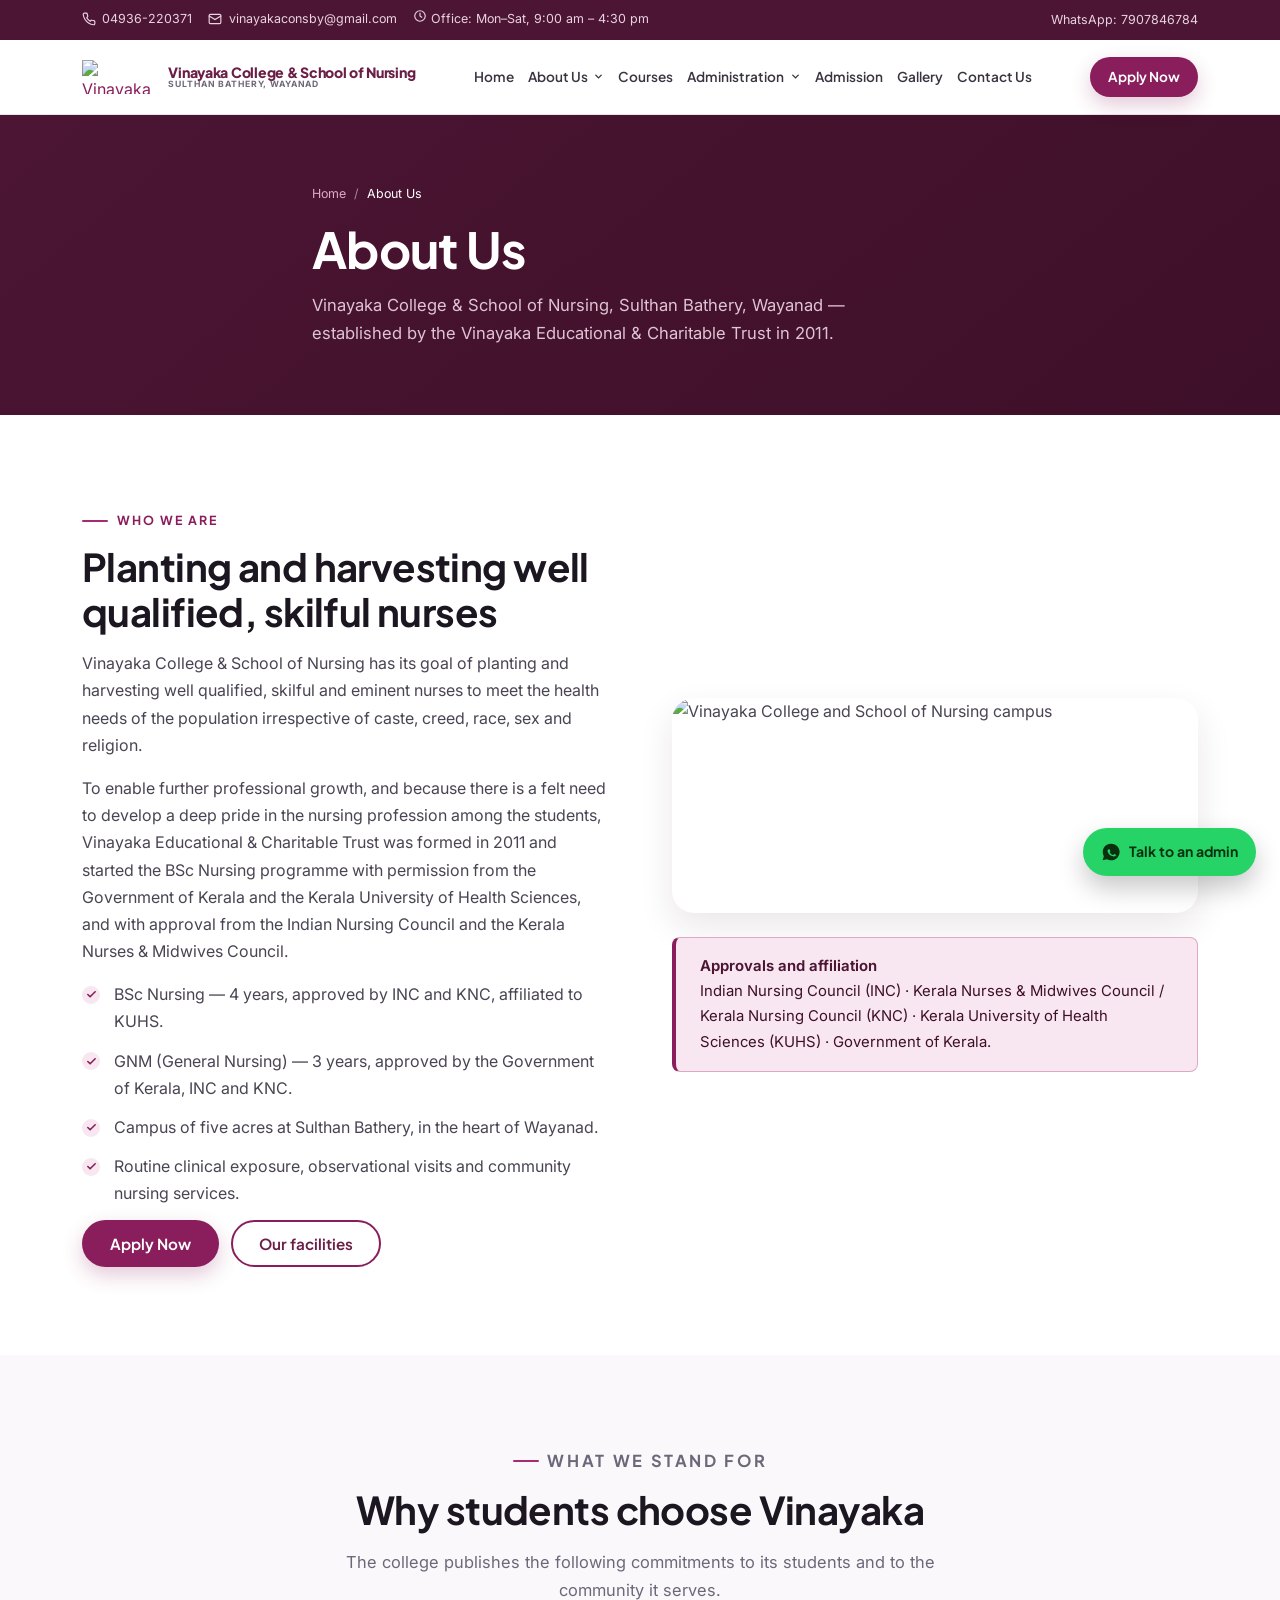
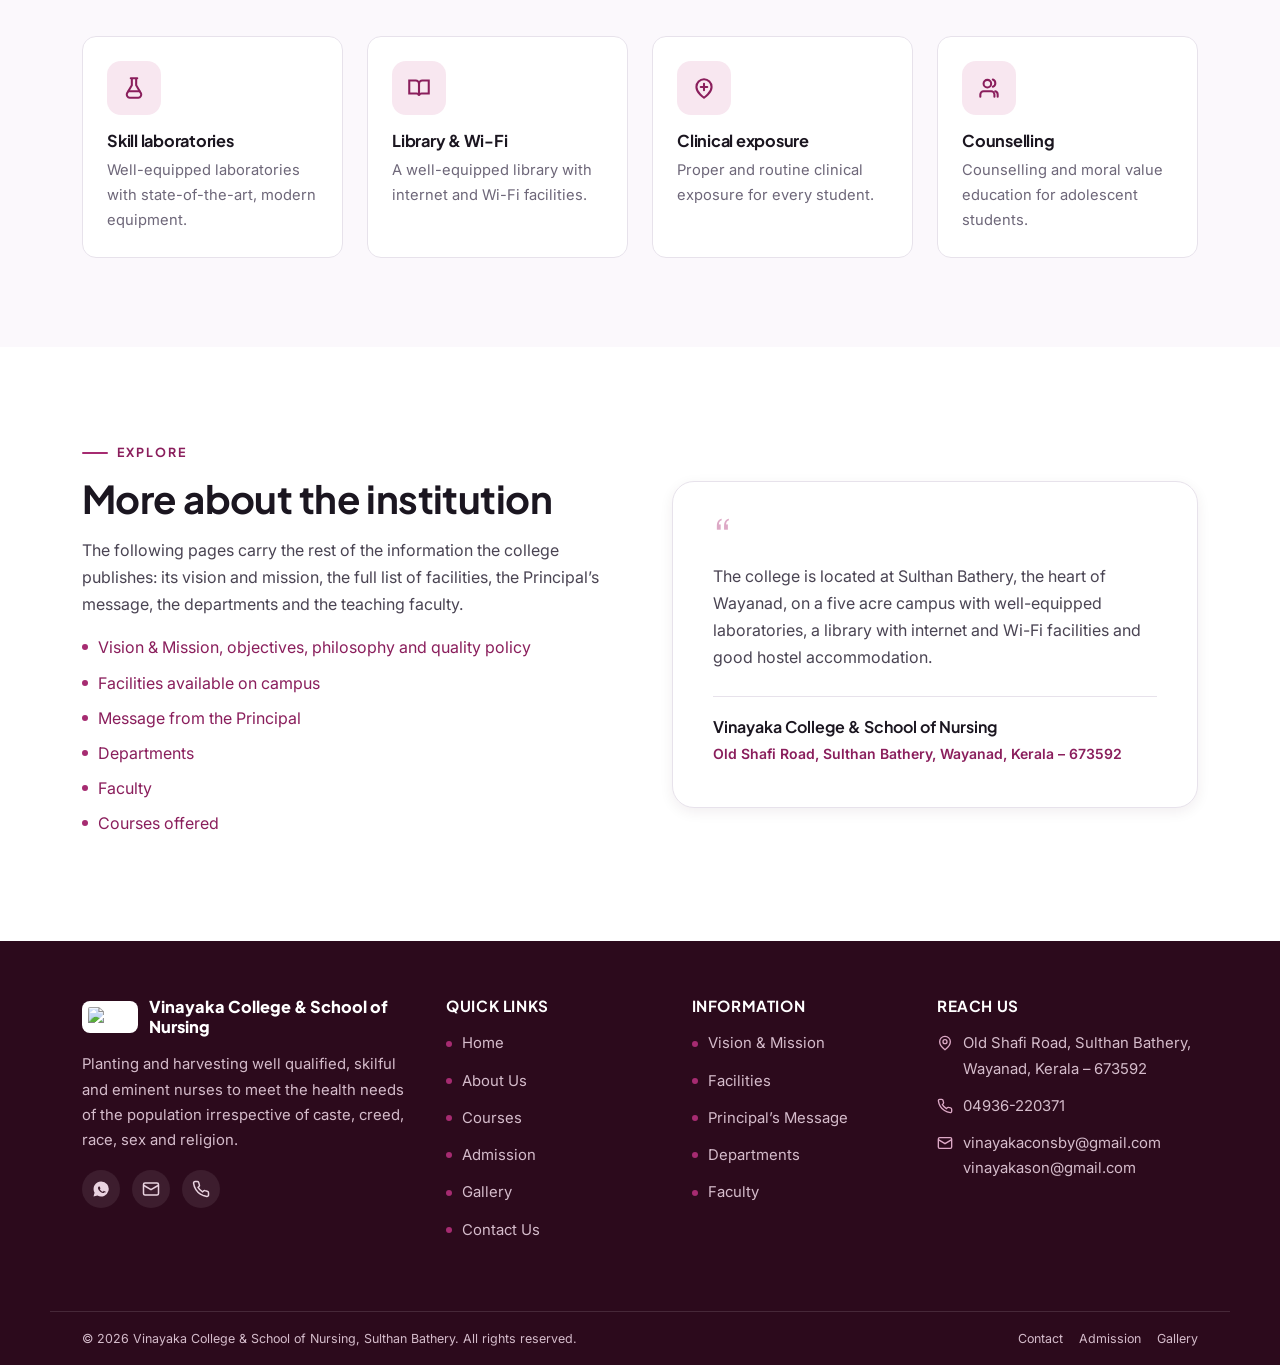
==== about-us.html @ c4af8f01 "Initial project upload" ====
<!DOCTYPE html>
<html lang="en">
<head>
<meta charset="utf-8">
<meta name="viewport" content="width=device-width, initial-scale=1">
<title>About Us | Vinayaka College &amp; School of Nursing, Sulthan Bathery</title>
<meta name="description" content="About Vinayaka College & School of Nursing, Sulthan Bathery, Wayanad: established in 2011 by the Vinayaka Educational & Charitable Trust, offering BSc Nursing and GNM.">
<link rel="icon" href="https://vinayakacollegeofnursing.com/wp-content/uploads/2023/04/logo-1.png">
<link rel="preconnect" href="https://fonts.googleapis.com">
<link rel="preconnect" href="https://fonts.gstatic.com" crossorigin>
<link href="https://fonts.googleapis.com/css2?family=Inter:wght@400;500;600;700&family=Plus+Jakarta+Sans:wght@600;700;800&display=swap" rel="stylesheet">
<link rel="stylesheet" href="css/style.css">
</head>
<body data-page="about">
<div class="scroll-progress" id="scrollProgress" aria-hidden="true"></div>
<a class="skip-link" href="#main">Skip to main content</a>

<!-- ============================ TOP BAR ============================ -->
<div class="topbar">
  <div class="container topbar__inner">
    <ul>
      <li><a href="tel:+914936220371">
        <svg width="14" height="14" viewBox="0 0 24 24" fill="none" stroke="currentColor" stroke-width="2" stroke-linecap="round" aria-hidden="true"><path d="M22 16.9v3a2 2 0 0 1-2.2 2 19.8 19.8 0 0 1-8.6-3.1 19.5 19.5 0 0 1-6-6A19.8 19.8 0 0 1 2.1 4.2 2 2 0 0 1 4.1 2h3a2 2 0 0 1 2 1.7c.1 1 .4 1.9.7 2.8a2 2 0 0 1-.5 2.1L8.1 9.9a16 16 0 0 0 6 6l1.3-1.3a2 2 0 0 1 2.1-.4c.9.3 1.8.6 2.8.7a2 2 0 0 1 1.7 2Z"/></svg>
        04936-220371</a></li>
      <li><a href="mailto:vinayakaconsby@gmail.com">
        <svg width="14" height="14" viewBox="0 0 24 24" fill="none" stroke="currentColor" stroke-width="2" stroke-linecap="round" aria-hidden="true"><rect x="2" y="4" width="20" height="16" rx="2"/><path d="m2 7 10 6 10-6"/></svg>
        vinayakaconsby@gmail.com</a></li>
      <li class="topbar__hours">
        <svg width="14" height="14" viewBox="0 0 24 24" fill="none" stroke="currentColor" stroke-width="2" stroke-linecap="round" aria-hidden="true"><circle cx="12" cy="12" r="9"/><path d="M12 7v5l3 2"/></svg>
        Office: Mon&ndash;Sat, 9:00 am &ndash; 4:30 pm
      </li>
    </ul>
    <div class="socials">
      <a href="https://wa.me/7907846784" target="_blank" rel="noopener">WhatsApp: 7907846784</a>
    </div>
  </div>
</div>

<!-- ============================ HEADER ============================ -->
<header class="site-header" id="siteHeader">
  <div class="container header__inner">
    <a class="brand" href="index.html">
      <img src="https://vinayakacollegeofnursing.com/wp-content/uploads/2023/04/logo-1.png" alt="Vinayaka College and School of Nursing logo" width="52" height="23">
      <span class="brand__text">
        <span class="brand__name">Vinayaka College &amp; School of Nursing</span>
        <span class="brand__sub">Sulthan Bathery, Wayanad</span>
      </span>
    </a>

    <button class="nav-toggle" id="navToggle" type="button" aria-expanded="false" aria-controls="primaryNav" aria-label="Open main menu">
      <span class="nav-toggle__bars" aria-hidden="true"></span>
    </button>

    <nav class="nav" id="primaryNav" aria-label="Main">
      <ul class="nav__list">
        <li><a class="nav__link" href="index.html">Home</a></li>
        <li class="has-dropdown">
          <button class="nav__link" type="button" aria-expanded="false">About Us
            <svg class="caret" width="11" height="11" viewBox="0 0 24 24" fill="none" stroke="currentColor" stroke-width="3" stroke-linecap="round" aria-hidden="true"><path d="m6 9 6 6 6-6"/></svg>
          </button>
          <ul class="dropdown">
            <li><a href="vision-mission.html">Vision &amp; Mission</a></li>
            <li><a href="facilities.html">Facilities</a></li>
            <li><a href="principals-message.html">Principal&rsquo;s Message</a></li>
          </ul>
        </li>
        <li><a class="nav__link" href="courses.html">Courses</a></li>
        <li class="has-dropdown">
          <button class="nav__link" type="button" aria-expanded="false">Administration
            <svg class="caret" width="11" height="11" viewBox="0 0 24 24" fill="none" stroke="currentColor" stroke-width="3" stroke-linecap="round" aria-hidden="true"><path d="m6 9 6 6 6-6"/></svg>
          </button>
          <ul class="dropdown">
            <li><a href="departments.html">Departments</a></li>
            <li><a href="faculty.html">Faculty</a></li>
          </ul>
        </li>
        <li><a class="nav__link" href="admission.html">Admission</a></li>
        <li><a class="nav__link" href="gallery.html">Gallery</a></li>
        <li><a class="nav__link" href="contact.html">Contact Us</a></li>
      </ul>
      <div class="nav__cta">
        <a class="btn btn--primary" href="admission.html#enquiry">Apply Now</a>
      </div>
    </nav>

    <div class="header__cta">
      <a class="btn btn--primary btn--sm" href="admission.html#enquiry">Apply Now</a>
    </div>
  </div>
</header>
<div class="nav-scrim" id="navScrim" aria-hidden="true"></div>

<main id="main">
  <section class="page-hero" style="--page-hero-img:url('https://vinayakacollegeofnursing.com/wp-content/uploads/2023/07/banner_20180314am043257-1024x418.jpg')">
    <div class="container page-hero__inner">
      <ol class="breadcrumb">
        <li><a href="index.html">Home</a></li>
        <li aria-current="page">About Us</li>
      </ol>
      <h1>About Us</h1>
      <p>Vinayaka College &amp; School of Nursing, Sulthan Bathery, Wayanad &mdash; established by the Vinayaka Educational &amp; Charitable Trust in 2011.</p>
    </div>
  </section>

  <section class="section">
    <div class="container split">
      <div data-reveal="left">
        <p class="eyebrow">Who we are</p>
        <h2>Planting and harvesting well qualified, skilful nurses</h2>
        <p>
          Vinayaka College &amp; School of Nursing has its goal of planting and harvesting well qualified,
          skilful and eminent nurses to meet the health needs of the population irrespective of caste,
          creed, race, sex and religion.
        </p>
        <p>
          To enable further professional growth, and because there is a felt need to develop a deep pride
          in the nursing profession among the students, Vinayaka Educational &amp; Charitable Trust was
          formed in 2011 and started the BSc Nursing programme with permission from the Government of
          Kerala and the Kerala University of Health Sciences, and with approval from the Indian Nursing
          Council and the Kerala Nurses &amp; Midwives Council.
        </p>
        <ul class="check-list">
          <li>BSc Nursing &mdash; 4 years, approved by INC and KNC, affiliated to KUHS.</li>
          <li>GNM (General Nursing) &mdash; 3 years, approved by the Government of Kerala, INC and KNC.</li>
          <li>Campus of five acres at Sulthan Bathery, in the heart of Wayanad.</li>
          <li>Routine clinical exposure, observational visits and community nursing services.</li>
        </ul>
        <div class="btn-row">
          <a class="btn btn--primary" href="admission.html#enquiry">Apply Now</a>
          <a class="btn btn--ghost" href="facilities.html">Our facilities</a>
        </div>
      </div>
      <div data-reveal="right">
        <img src="https://vinayakacollegeofnursing.com/wp-content/uploads/2023/07/banner_20180314am043257-1024x418.jpg" alt="Vinayaka College and School of Nursing campus" loading="lazy" width="1024" height="418"
             style="border-radius:var(--radius-lg);box-shadow:var(--shadow-md);width:100%">
        <div class="notice" style="margin-top:var(--sp-5)">
          <strong>Approvals and affiliation</strong><br>
          Indian Nursing Council (INC) &middot; Kerala Nurses &amp; Midwives Council / Kerala Nursing
          Council (KNC) &middot; Kerala University of Health Sciences (KUHS) &middot; Government of Kerala.
        </div>
      </div>
    </div>
  </section>

  <section class="section section--tint">
    <div class="container">
      <div class="section-head section-head--center" data-reveal>
        <p class="eyebrow">What we stand for</p>
        <h2>Why students choose Vinayaka</h2>
        <p>The college publishes the following commitments to its students and to the community it serves.</p>
      </div>
      <div class="grid grid--4">
        
        <div class="feature" data-reveal data-reveal-delay="1">
          <div class="feature__icon" aria-hidden="true"><svg width="26" height="26" viewBox="0 0 24 24" fill="none" stroke="currentColor" stroke-width="1.9" stroke-linecap="round" aria-hidden="true"><path d="M9 3h6M10 3v6.5L5.5 17A3 3 0 0 0 8 21h8a3 3 0 0 0 2.5-4L14 9.5V3"/><path d="M7 15h10"/></svg></div>
          <h3>Skill laboratories</h3>
          <p>Well-equipped laboratories with state-of-the-art, modern equipment.</p>
        </div>
        
        <div class="feature" data-reveal data-reveal-delay="2">
          <div class="feature__icon" aria-hidden="true"><svg width="26" height="26" viewBox="0 0 24 24" fill="none" stroke="currentColor" stroke-width="1.9" stroke-linecap="round" aria-hidden="true"><path d="M3 5h6a3 3 0 0 1 3 3v11a2.5 2.5 0 0 0-2.5-2H3Z"/><path d="M21 5h-6a3 3 0 0 0-3 3v11a2.5 2.5 0 0 1 2.5-2H21Z"/></svg></div>
          <h3>Library &amp; Wi-Fi</h3>
          <p>A well-equipped library with internet and Wi-Fi facilities.</p>
        </div>
        
        <div class="feature" data-reveal data-reveal-delay="3">
          <div class="feature__icon" aria-hidden="true"><svg width="26" height="26" viewBox="0 0 24 24" fill="none" stroke="currentColor" stroke-width="1.9" stroke-linecap="round" aria-hidden="true"><path d="M12 21s-7-4.6-7-10a7 7 0 0 1 14 0c0 5.4-7 10-7 10Z"/><path d="M12 8v6M9 11h6"/></svg></div>
          <h3>Clinical exposure</h3>
          <p>Proper and routine clinical exposure for every student.</p>
        </div>
        
        <div class="feature" data-reveal data-reveal-delay="4">
          <div class="feature__icon" aria-hidden="true"><svg width="26" height="26" viewBox="0 0 24 24" fill="none" stroke="currentColor" stroke-width="1.9" stroke-linecap="round" aria-hidden="true"><path d="M17 20v-2a3 3 0 0 0-3-3H7a3 3 0 0 0-3 3v2"/><circle cx="10.5" cy="8" r="3.5"/><path d="M20 20v-2a3 3 0 0 0-2.3-2.9"/><path d="M15.5 4.2a3.5 3.5 0 0 1 0 6.6"/></svg></div>
          <h3>Counselling</h3>
          <p>Counselling and moral value education for adolescent students.</p>
        </div>
      </div>
    </div>
  </section>

  <section class="section">
    <div class="container split">
      <div data-reveal="left">
        <p class="eyebrow">Explore</p>
        <h2>More about the institution</h2>
        <p>
          The following pages carry the rest of the information the college publishes: its vision and
          mission, the full list of facilities, the Principal&rsquo;s message, the departments and the
          teaching faculty.
        </p>
        <ul class="footer-links" style="list-style:none;padding-left:0">
          <li style="padding-left:1rem;position:relative"><a href="vision-mission.html">Vision &amp; Mission, objectives, philosophy and quality policy</a></li>
          <li style="padding-left:1rem;position:relative"><a href="facilities.html">Facilities available on campus</a></li>
          <li style="padding-left:1rem;position:relative"><a href="principals-message.html">Message from the Principal</a></li>
          <li style="padding-left:1rem;position:relative"><a href="departments.html">Departments</a></li>
          <li style="padding-left:1rem;position:relative"><a href="faculty.html">Faculty</a></li>
          <li style="padding-left:1rem;position:relative"><a href="courses.html">Courses offered</a></li>
        </ul>
      </div>
      <div data-reveal="right">
        <div class="quote">
          <span class="quote__mark" aria-hidden="true">&ldquo;</span>
          <p>
            The college is located at Sulthan Bathery, the heart of Wayanad, on a five acre campus with
            well-equipped laboratories, a library with internet and Wi-Fi facilities and good hostel
            accommodation.
          </p>
          <div class="quote__sign">
            <strong>Vinayaka College &amp; School of Nursing</strong>
            <span>Old Shafi Road, Sulthan Bathery, Wayanad, Kerala &ndash; 673592</span>
          </div>
        </div>
      </div>
    </div>
  </section>

</main>

<!-- ============================ FOOTER ============================ -->
<footer class="site-footer">
  <div class="container site-footer__main">
    <div>
      <div class="footer-brand">
        <img src="https://vinayakacollegeofnursing.com/wp-content/uploads/2023/04/logo-1.png" alt="Vinayaka College and School of Nursing logo" width="56" height="25" loading="lazy">
        <span>Vinayaka College &amp; School of Nursing</span>
      </div>
      <p>
        Planting and harvesting well qualified, skilful and eminent nurses to meet the health needs of
        the population irrespective of caste, creed, race, sex and religion.
      </p>
      <div class="footer-social">
        <a href="https://wa.me/7907846784" target="_blank" rel="noopener" aria-label="WhatsApp the college">
          <svg width="18" height="18" viewBox="0 0 24 24" fill="currentColor" aria-hidden="true"><path d="M12 2a10 10 0 0 0-8.6 15L2 22l5.2-1.4A10 10 0 1 0 12 2Zm5.3 14.1c-.2.6-1.2 1.2-1.7 1.2-.4 0-.9.2-3.1-.7s-3.6-3.3-3.7-3.5c-.1-.2-.9-1.2-.9-2.3s.6-1.6.8-1.9c.2-.2.4-.3.6-.3h.5c.2 0 .4 0 .6.4l.8 1.9c.1.2 0 .4-.1.5l-.4.5c-.1.2-.3.3-.1.6.2.3.7 1.1 1.5 1.8 1 .9 1.8 1.2 2 1.3.2.1.4.1.6-.1l.8-.9c.2-.2.3-.2.5-.1l1.7.8c.4.2.5.3.5.5 0 .1 0 .7-.1 1.2Z"/></svg>
        </a>
        <a href="mailto:vinayakaconsby@gmail.com" aria-label="Email the college">
          <svg width="18" height="18" viewBox="0 0 24 24" fill="none" stroke="currentColor" stroke-width="2" aria-hidden="true"><rect x="2" y="4" width="20" height="16" rx="2"/><path d="m2 7 10 6 10-6"/></svg>
        </a>
        <a href="tel:+914936220371" aria-label="Call the college">
          <svg width="18" height="18" viewBox="0 0 24 24" fill="none" stroke="currentColor" stroke-width="2" stroke-linecap="round" aria-hidden="true"><path d="M22 16.9v3a2 2 0 0 1-2.2 2 19.8 19.8 0 0 1-8.6-3.1 19.5 19.5 0 0 1-6-6A19.8 19.8 0 0 1 2.1 4.2 2 2 0 0 1 4.1 2h3a2 2 0 0 1 2 1.7c.1 1 .4 1.9.7 2.8a2 2 0 0 1-.5 2.1L8.1 9.9a16 16 0 0 0 6 6l1.3-1.3a2 2 0 0 1 2.1-.4c.9.3 1.8.6 2.8.7a2 2 0 0 1 1.7 2Z"/></svg>
        </a>
      </div>
    </div>

    <div>
      <h3>Quick links</h3>
      <ul class="footer-links">
        <li><a href="index.html">Home</a></li>
        <li><a href="about-us.html">About Us</a></li>
        <li><a href="courses.html">Courses</a></li>
        <li><a href="admission.html">Admission</a></li>
        <li><a href="gallery.html">Gallery</a></li>
        <li><a href="contact.html">Contact Us</a></li>
      </ul>
    </div>

    <div>
      <h3>Information</h3>
      <ul class="footer-links">
        <li><a href="vision-mission.html">Vision &amp; Mission</a></li>
        <li><a href="facilities.html">Facilities</a></li>
        <li><a href="principals-message.html">Principal&rsquo;s Message</a></li>
        <li><a href="departments.html">Departments</a></li>
        <li><a href="faculty.html">Faculty</a></li>
      </ul>
    </div>

    <div>
      <h3>Reach us</h3>
      <ul class="footer-contact">
        <li>
          <svg width="16" height="16" viewBox="0 0 24 24" fill="none" stroke="currentColor" stroke-width="2" stroke-linecap="round" aria-hidden="true"><path d="M20 10c0 6-8 12-8 12s-8-6-8-12a8 8 0 0 1 16 0Z"/><circle cx="12" cy="10" r="3"/></svg>
          <span>Old Shafi Road, Sulthan Bathery,<br>Wayanad, Kerala &ndash; 673592</span>
        </li>
        <li>
          <svg width="16" height="16" viewBox="0 0 24 24" fill="none" stroke="currentColor" stroke-width="2" stroke-linecap="round" aria-hidden="true"><path d="M22 16.9v3a2 2 0 0 1-2.2 2 19.8 19.8 0 0 1-8.6-3.1 19.5 19.5 0 0 1-6-6A19.8 19.8 0 0 1 2.1 4.2 2 2 0 0 1 4.1 2h3a2 2 0 0 1 2 1.7c.1 1 .4 1.9.7 2.8a2 2 0 0 1-.5 2.1L8.1 9.9a16 16 0 0 0 6 6l1.3-1.3a2 2 0 0 1 2.1-.4c.9.3 1.8.6 2.8.7a2 2 0 0 1 1.7 2Z"/></svg>
          <span><a href="tel:+914936220371">04936-220371</a></span>
        </li>
        <li>
          <svg width="16" height="16" viewBox="0 0 24 24" fill="none" stroke="currentColor" stroke-width="2" aria-hidden="true"><rect x="2" y="4" width="20" height="16" rx="2"/><path d="m2 7 10 6 10-6"/></svg>
          <span>
            <a href="mailto:vinayakaconsby@gmail.com">vinayakaconsby@gmail.com</a><br>
            <a href="mailto:vinayakason@gmail.com">vinayakason@gmail.com</a>
          </span>
        </li>
      </ul>
    </div>
  </div>

  <div class="container site-footer__bottom">
    <p>&copy; <span data-current-year>2026</span> Vinayaka College &amp; School of Nursing, Sulthan Bathery. All rights reserved.</p>
    <nav aria-label="Footer">
      <a href="contact.html">Contact</a>
      <a href="admission.html">Admission</a>
      <a href="gallery.html">Gallery</a>
    </nav>
  </div>
</footer>

<a class="float-wa" href="https://wa.me/7907846784" target="_blank" rel="noopener">
  <svg width="20" height="20" viewBox="0 0 24 24" fill="currentColor" aria-hidden="true"><path d="M12 2a10 10 0 0 0-8.6 15L2 22l5.2-1.4A10 10 0 1 0 12 2Zm5.3 14.1c-.2.6-1.2 1.2-1.7 1.2-.4 0-.9.2-3.1-.7s-3.6-3.3-3.7-3.5c-.1-.2-.9-1.2-.9-2.3s.6-1.6.8-1.9c.2-.2.4-.3.6-.3h.5c.2 0 .4 0 .6.4l.8 1.9c.1.2 0 .4-.1.5l-.4.5c-.1.2-.3.3-.1.6.2.3.7 1.1 1.5 1.8 1 .9 1.8 1.2 2 1.3.2.1.4.1.6-.1l.8-.9c.2-.2.3-.2.5-.1l1.7.8c.4.2.5.3.5.5 0 .1 0 .7-.1 1.2Z"/></svg>
  <span>Talk to an admin</span>
</a>

<button class="back-to-top" id="backToTop" type="button" aria-label="Back to top">
  <svg width="18" height="18" viewBox="0 0 24 24" fill="none" stroke="currentColor" stroke-width="2.4" stroke-linecap="round" aria-hidden="true"><path d="M12 19V5M6 11l6-6 6 6"/></svg>
</button>


<script src="js/script.js"></script>
</body>
</html>
---- css/style.css ----
/* ==========================================================================
   Vinayaka College & School of Nursing — shared stylesheet
   Palette derived from the college logo (deep magenta / plum).
   Design approach (layout, spacing, typography hierarchy, motion) is
   inspired by a modern academy site; no assets or text are copied from it.
   ========================================================================== */

/* ---------------------------------------------------------------
   1. Design tokens
   --------------------------------------------------------------- */
:root {
  /* Brand — sampled from the Vinayaka logo (deep magenta / plum) */
  --brand-900: #3E0F28;
  --brand-800: #4B1533;
  --brand-700: #6B1F47;
  --brand-600: #8A1E5C; /* primary — logo colour */
  --brand-500: #A62B71;
  --brand-300: #DDA9C6;
  --brand-100: #F8E7F0;

  /* Secondary — professional healthcare teal */
  --teal-700: #0E5C63;
  --teal-600: #12808A;
  --teal-200: #BEE3E6;
  --teal-100: #E8F5F6;

  /* Warm accent for highlights */
  --sand-500: #E2A33C;

  /* Neutrals */
  --ink: #1B1620;
  --ink-2: #3A3340;
  --body: #4A4453;
  --muted: #6E6779;
  --line: #E7E2EB;
  --surface: #FFFFFF;
  --surface-2: #FBF8FC;
  --surface-3: #F4EFF7;

  /* Type */
  --font-display: "Plus Jakarta Sans", "Avenir Next", "Segoe UI", Roboto, "Helvetica Neue", Arial, sans-serif;
  --font-body: "Inter", "Segoe UI", Roboto, "Helvetica Neue", Arial, sans-serif;

  /* Scale */
  --fs-display: clamp(2.1rem, 1.3rem + 3.4vw, 4rem);
  --fs-h1: clamp(1.9rem, 1.25rem + 2.5vw, 3.1rem);
  --fs-h2: clamp(1.55rem, 1.15rem + 1.6vw, 2.4rem);
  --fs-h3: clamp(1.15rem, 1rem + 0.6vw, 1.45rem);
  --fs-eyebrow: 0.78rem;
  --fs-body: 1rem;
  --fs-small: 0.875rem;
  --fs-xs: 0.78rem;

  /* Space */
  --sp-1: 0.25rem;
  --sp-2: 0.5rem;
  --sp-3: 0.75rem;
  --sp-4: 1rem;
  --sp-5: 1.5rem;
  --sp-6: 2rem;
  --sp-7: 2.75rem;
  --sp-8: 3.5rem;
  --sp-9: 5rem;
  --sp-10: 6.5rem;

  /* Shell */
  --container: 1180px;
  --container-wide: 1320px;
  --gutter: clamp(1rem, 0.4rem + 2vw, 2.25rem);
  --radius-sm: 8px;
  --radius: 14px;
  --radius-lg: 22px;
  --radius-pill: 999px;

  --shadow-xs: 0 1px 2px rgba(27, 22, 32, .06);
  --shadow-sm: 0 4px 14px rgba(62, 15, 40, .07);
  --shadow-md: 0 14px 34px rgba(62, 15, 40, .10);
  --shadow-lg: 0 26px 60px rgba(62, 15, 40, .16);

  --ease: cubic-bezier(.22, .61, .36, 1);
  --dur: .32s;

  --header-h: 74px;
}

/* ---------------------------------------------------------------
   2. Reset & base
   --------------------------------------------------------------- */
*, *::before, *::after { box-sizing: border-box; }

html {
  -webkit-text-size-adjust: 100%;
  scroll-behavior: smooth;
  scroll-padding-top: calc(var(--header-h) + 20px);
  overflow-x: hidden;
}

body {
  margin: 0;
  font-family: var(--font-body);
  font-size: var(--fs-body);
  line-height: 1.7;
  color: var(--body);
  background: var(--surface);
  overflow-x: hidden;
}

body.nav-open { overflow: hidden; }

h1, h2, h3, h4, h5 {
  font-family: var(--font-display);
  color: var(--ink);
  line-height: 1.18;
  margin: 0 0 var(--sp-4);
  letter-spacing: -0.015em;
  font-weight: 700;
}

h1 { font-size: var(--fs-h1); }
h2 { font-size: var(--fs-h2); }
h3 { font-size: var(--fs-h3); }
h4 { font-size: 1.05rem; letter-spacing: -0.005em; }
h5 { font-size: 0.95rem; }

p { margin: 0 0 var(--sp-4); }
p:last-child { margin-bottom: 0; }

a { color: var(--brand-600); text-decoration: none; transition: color var(--dur) var(--ease); }
a:hover { color: var(--brand-700); }

img, svg, iframe { max-width: 100%; }
img { height: auto; display: block; }

ul, ol { margin: 0 0 var(--sp-4); padding-left: 1.15rem; }
li { margin-bottom: var(--sp-2); }
li::marker { color: var(--brand-500); }

strong { color: var(--ink-2); font-weight: 650; }

:focus-visible {
  outline: 3px solid var(--teal-600);
  outline-offset: 3px;
  border-radius: 4px;
}

.skip-link {
  position: absolute;
  left: 50%;
  top: -60px;
  transform: translateX(-50%);
  z-index: 200;
  background: var(--brand-800);
  color: #fff;
  padding: 10px 20px;
  border-radius: 0 0 var(--radius-sm) var(--radius-sm);
  transition: top .2s var(--ease);
}
.skip-link:focus { top: 0; color: #fff; }

.visually-hidden {
  position: absolute !important;
  width: 1px; height: 1px;
  padding: 0; margin: -1px;
  overflow: hidden; clip: rect(0 0 0 0);
  white-space: nowrap; border: 0;
}

/* ---------------------------------------------------------------
   3. Layout helpers
   --------------------------------------------------------------- */
.container { width: 100%; max-width: var(--container); margin-inline: auto; padding-inline: var(--gutter); }
.container--wide { max-width: var(--container-wide); }

.section { padding-block: clamp(3.25rem, 2rem + 5vw, 5.5rem); }
.section--tight { padding-block: clamp(2.5rem, 1.6rem + 3vw, 3.75rem); }
.section--tint { background: var(--surface-2); }
.section--lav { background: var(--surface-3); }
.section--dark { background: var(--brand-800); color: #EBD9E4; }
.section--dark h2, .section--dark h3, .section--dark h4 { color: #fff; }
.section--dark a { color: var(--brand-300); }

.grid { display: grid; gap: var(--sp-5); }
.grid--start { align-items: start; }
.grid--2 { grid-template-columns: repeat(2, minmax(0, 1fr)); }
.grid--3 { grid-template-columns: repeat(3, minmax(0, 1fr)); }
.grid--4 { grid-template-columns: repeat(4, minmax(0, 1fr)); }

.split {
  display: grid;
  grid-template-columns: repeat(2, minmax(0, 1fr));
  gap: clamp(1.75rem, 1rem + 4vw, 4rem);
  align-items: center;
}

.stack > * + * { margin-top: var(--sp-4); }
.center { text-align: center; }
.mx-auto { margin-inline: auto; }
.max-60 { max-width: 60ch; }
.max-70 { max-width: 70ch; }

/* Section heading block */
.eyebrow {
  display: inline-flex;
  align-items: center;
  gap: .55rem;
  font-family: var(--font-display);
  font-size: var(--fs-eyebrow);
  font-weight: 700;
  letter-spacing: .16em;
  text-transform: uppercase;
  color: var(--brand-600);
  margin-bottom: var(--sp-3);
}
.eyebrow::before {
  content: "";
  width: 26px; height: 2px;
  background: var(--brand-500);
  border-radius: 2px;
}
.section--dark .eyebrow { color: var(--brand-300); }
.section--dark .eyebrow::before { background: var(--brand-300); }

.section-head { max-width: 62ch; margin-bottom: var(--sp-6); }
.section-head--center { margin-inline: auto; text-align: center; }
.section-head p { color: var(--muted); font-size: 1.03rem; }
.section--dark .section-head p { color: #DCC3D4; }

/* ---------------------------------------------------------------
   4. Buttons
   --------------------------------------------------------------- */
.btn {
  display: inline-flex;
  align-items: center;
  justify-content: center;
  gap: .55rem;
  font-family: var(--font-display);
  font-size: .95rem;
  font-weight: 650;
  line-height: 1;
  padding: 14px 26px;
  border: 2px solid transparent;
  border-radius: var(--radius-pill);
  cursor: pointer;
  text-align: center;
  transition: transform var(--dur) var(--ease), background-color var(--dur) var(--ease),
              color var(--dur) var(--ease), border-color var(--dur) var(--ease), box-shadow var(--dur) var(--ease);
}
.btn:hover { transform: translateY(-2px); }
.btn:active { transform: translateY(0); }

.btn--primary { background: var(--brand-600); color: #fff; box-shadow: 0 8px 20px rgba(138, 30, 92, .24); }
.btn--primary:hover { background: var(--brand-700); color: #fff; box-shadow: 0 12px 26px rgba(138, 30, 92, .3); }

.btn--ghost { background: transparent; color: var(--brand-700); border-color: var(--brand-600); }
.btn--ghost:hover { background: var(--brand-600); color: #fff; }

.btn--light { background: #fff; color: var(--brand-700); }
.btn--light:hover { background: var(--brand-100); color: var(--brand-800); }

.btn--onDark { background: transparent; color: #fff; border-color: rgba(255, 255, 255, .55); }
.btn--onDark:hover { background: #fff; color: var(--brand-800); border-color: #fff; }

.btn--teal { background: var(--teal-600); color: #fff; }
.btn--teal:hover { background: var(--teal-700); color: #fff; }

.btn--sm { padding: 10px 18px; font-size: .86rem; }
.btn-row { display: flex; flex-wrap: wrap; gap: var(--sp-3); }

.link-arrow {
  display: inline-flex;
  align-items: center;
  gap: .45rem;
  font-family: var(--font-display);
  font-weight: 650;
  font-size: .92rem;
}
.link-arrow svg { transition: transform var(--dur) var(--ease); }
.link-arrow:hover svg { transform: translateX(4px); }

/* ---------------------------------------------------------------
   5. Header / navigation
   --------------------------------------------------------------- */
.topbar {
  background: var(--brand-800);
  color: #E9D3E0;
  font-size: var(--fs-xs);
}
.topbar__inner {
  display: flex;
  flex-wrap: wrap;
  align-items: center;
  justify-content: space-between;
  gap: var(--sp-3);
  min-height: 40px;
  padding-block: 6px;
}
.topbar ul { display: flex; flex-wrap: wrap; gap: var(--sp-4); list-style: none; margin: 0; padding: 0; }
.topbar li { margin: 0; }
.topbar a, .topbar span { color: inherit; }
.topbar a { display: inline-flex; align-items: center; gap: .4rem; }
.topbar a:hover { color: #fff; }
.topbar .socials { display: flex; gap: .75rem; }

.site-header {
  position: sticky;
  top: 0;
  z-index: 90;
  background: rgba(255, 255, 255, .96);
  backdrop-filter: saturate(150%) blur(10px);
  border-bottom: 1px solid var(--line);
  transition: box-shadow var(--dur) var(--ease);
}
.site-header.is-stuck { box-shadow: 0 6px 24px rgba(62, 15, 40, .09); }

.header__inner {
  display: flex;
  align-items: center;
  justify-content: space-between;
  gap: clamp(.75rem, 1.5vw, 1.5rem);
  min-height: var(--header-h);
}

.brand { display: inline-flex; align-items: center; gap: .8rem; flex: none; }
.brand img { width: auto; height: 40px; }
.brand__text { display: flex; flex-direction: column; line-height: 1.15; }
.brand__name {
  font-family: var(--font-display);
  font-weight: 800;
  font-size: 1.02rem;
  color: var(--brand-700);
  letter-spacing: -.02em;
  white-space: nowrap;
}
.brand__sub {
  font-size: .63rem;
  letter-spacing: .14em;
  text-transform: uppercase;
  color: var(--muted);
  font-weight: 700;
  white-space: nowrap;
}

.nav { display: flex; align-items: center; gap: var(--sp-2); }
.nav__list {
  display: flex;
  align-items: center;
  gap: .15rem;
  list-style: none;
  margin: 0;
  padding: 0;
}
.nav__list > li { margin: 0; position: relative; }
.nav__link {
  display: inline-flex;
  align-items: center;
  gap: .35rem;
  font-family: var(--font-display);
  font-size: .93rem;
  font-weight: 600;
  color: var(--ink-2);
  padding: 10px 14px;
  border: 0;
  background: transparent;
  border-radius: var(--radius-pill);
  white-space: nowrap;
  cursor: pointer;
  transition: background-color var(--dur) var(--ease), color var(--dur) var(--ease);
}
.nav__link:hover { color: var(--brand-700); background: var(--brand-100); }
.nav__link[aria-current="page"] { color: var(--brand-700); }
.nav__link .caret { transition: transform var(--dur) var(--ease); flex: none; }
.has-dropdown > .nav__link[aria-expanded="true"] .caret { transform: rotate(180deg); }

.dropdown {
  position: absolute;
  top: calc(100% + 10px);
  left: 0;
  min-width: 258px;
  background: #fff;
  border: 1px solid var(--line);
  border-radius: var(--radius);
  box-shadow: var(--shadow-md);
  padding: var(--sp-2);
  list-style: none;
  margin: 0;
  opacity: 0;
  visibility: hidden;
  transform: translateY(-8px);
  transition: opacity .22s var(--ease), transform .22s var(--ease), visibility .22s;
}
.has-dropdown.is-open > .dropdown { opacity: 1; visibility: visible; transform: translateY(0); }
.dropdown li { margin: 0; }
.dropdown a {
  display: block;
  padding: 10px 14px;
  border-radius: var(--radius-sm);
  font-size: .9rem;
  font-weight: 550;
  color: var(--ink-2);
}
.dropdown a:hover { background: var(--brand-100); color: var(--brand-700); }

.header__cta { display: flex; align-items: center; gap: var(--sp-3); }

.nav-toggle {
  display: none;
  width: 46px; height: 46px;
  border: 1px solid var(--line);
  border-radius: var(--radius-sm);
  background: #fff;
  cursor: pointer;
  padding: 0;
  place-items: center;
}
.nav-toggle__bars { position: relative; display: block; width: 22px; height: 2px; background: var(--brand-700); border-radius: 2px; transition: background .2s var(--ease); }
.nav-toggle__bars::before, .nav-toggle__bars::after {
  content: ""; position: absolute; left: 0; width: 22px; height: 2px; background: var(--brand-700); border-radius: 2px;
  transition: transform .25s var(--ease), top .25s var(--ease);
}
.nav-toggle__bars::before { top: -7px; }
.nav-toggle__bars::after { top: 7px; }
.nav-toggle[aria-expanded="true"] .nav-toggle__bars { background: transparent; }
.nav-toggle[aria-expanded="true"] .nav-toggle__bars::before { top: 0; transform: rotate(45deg); }
.nav-toggle[aria-expanded="true"] .nav-toggle__bars::after { top: 0; transform: rotate(-45deg); }

/* ---------------------------------------------------------------
   6. Hero
   --------------------------------------------------------------- */
.hero {
  position: relative;
  background:
    radial-gradient(120% 130% at 88% 8%, rgba(166, 43, 113, .55) 0%, rgba(166, 43, 113, 0) 55%),
    linear-gradient(150deg, var(--brand-800) 0%, var(--brand-900) 55%, #2C0A1C 100%);
  color: #F1E1EB;
  overflow: hidden;
  isolation: isolate;
}
.hero::after {
  content: "";
  position: absolute;
  inset: auto -6% -55% -6%;
  height: 70%;
  background: radial-gradient(60% 100% at 50% 100%, rgba(18, 128, 138, .3), transparent 70%);
  z-index: -1;
}
.hero__inner {
  display: grid;
  grid-template-columns: 1.05fr .95fr;
  gap: clamp(1.75rem, 1rem + 4vw, 4rem);
  align-items: center;
  padding-block: clamp(2.25rem, 1.4rem + 4vw, 4.25rem);
}
.hero__eyebrow {
  display: inline-flex;
  align-items: center;
  gap: .6rem;
  font-family: var(--font-display);
  font-size: var(--fs-eyebrow);
  font-weight: 700;
  letter-spacing: .18em;
  text-transform: uppercase;
  color: var(--brand-300);
  background: rgba(255, 255, 255, .07);
  border: 1px solid rgba(255, 255, 255, .16);
  padding: 8px 16px;
  border-radius: var(--radius-pill);
  margin-bottom: var(--sp-5);
}
.hero h1 {
  font-size: var(--fs-display);
  font-weight: 800;
  color: #fff;
  margin-bottom: var(--sp-5);
  letter-spacing: -.03em;
}
.hero h1 em { font-style: normal; color: var(--brand-300); }
.hero__lead { font-size: 1.06rem; color: #E3CBD9; max-width: 54ch; margin-bottom: var(--sp-6); }
.hero__meta {
  display: flex; flex-wrap: wrap; gap: var(--sp-5);
  margin-top: var(--sp-6); padding-top: var(--sp-5);
  border-top: 1px solid rgba(255, 255, 255, .14);
  list-style: none; padding-left: 0;
}
.hero__meta li { display: flex; align-items: center; gap: .55rem; margin: 0; font-size: .9rem; color: #E3CBD9; }
.hero__meta svg { flex: none; color: var(--brand-300); }

.hero__media { position: relative; }
.hero__media-grid {
  display: grid;
  grid-template-columns: 1fr 1fr;
  gap: var(--sp-4);
}
.hero__media-grid img {
  width: 100%;
  height: 100%;
  object-fit: cover;
  border-radius: var(--radius-lg);
  box-shadow: var(--shadow-lg);
}
.hero__media-grid .tall { grid-row: span 2; aspect-ratio: 3 / 4.6; }
.hero__media-grid .wide { aspect-ratio: 4 / 3; }
.hero__badge {
  position: absolute;
  left: -14px;
  bottom: 26px;
  background: #fff;
  color: var(--ink);
  border-radius: var(--radius);
  padding: var(--sp-4) var(--sp-5);
  box-shadow: var(--shadow-md);
  max-width: 250px;
}
.hero__badge strong { display: block; font-family: var(--font-display); font-size: 1.02rem; color: var(--brand-700); }
.hero__badge span { font-size: var(--fs-xs); color: var(--muted); }

/* Page banner for interior pages */
.page-hero {
  position: relative;
  background: linear-gradient(140deg, var(--brand-800) 0%, var(--brand-900) 100%);
  color: #EBD9E4;
  padding-block: clamp(2.5rem, 1.8rem + 4vw, 4.25rem);
  overflow: hidden;
}
.page-hero::before {
  content: "";
  position: absolute; inset: 0;
  background-image: var(--page-hero-img, none);
  background-size: cover;
  background-position: center;
  opacity: .18;
  mix-blend-mode: luminosity;
}
.page-hero__inner { position: relative; z-index: 1; max-width: 72ch; }
.page-hero h1 { color: #fff; margin-bottom: var(--sp-3); }
.page-hero p { color: #DFC4D3; font-size: 1.04rem; margin: 0; max-width: 62ch; }

.breadcrumb {
  display: flex; flex-wrap: wrap; align-items: center; gap: .5rem;
  list-style: none; padding: 0; margin: 0 0 var(--sp-4);
  font-size: var(--fs-xs); color: var(--brand-300);
}
.breadcrumb li { margin: 0; display: flex; align-items: center; gap: .5rem; }
.breadcrumb li + li::before { content: "/"; opacity: .5; }
.breadcrumb a { color: inherit; }
.breadcrumb a:hover { color: #fff; }
.breadcrumb [aria-current="page"] { color: #fff; }

/* ---------------------------------------------------------------
   7. Cards & components
   --------------------------------------------------------------- */
.card {
  background: var(--surface);
  border: 1px solid var(--line);
  border-radius: var(--radius-lg);
  overflow: hidden;
  display: flex;
  flex-direction: column;
  transition: transform var(--dur) var(--ease), box-shadow var(--dur) var(--ease), border-color var(--dur) var(--ease);
}
.card:hover { transform: translateY(-5px); box-shadow: var(--shadow-md); border-color: var(--brand-300); }
.card__media { position: relative; overflow: hidden; aspect-ratio: 16 / 10; background: var(--surface-3); }
.card__media img { width: 100%; height: 100%; object-fit: cover; transition: transform .5s var(--ease); }
.card:hover .card__media img { transform: scale(1.05); }
.card__body { padding: var(--sp-5); display: flex; flex-direction: column; gap: var(--sp-3); flex: 1; }
.card__body > * { margin: 0; }
.card__title { margin: 0; }
.card__title a { color: inherit; }
.card__title a:hover { color: var(--brand-600); }
.card__text { color: var(--body); font-size: .95rem; }
.card__foot { margin-top: auto; padding-top: var(--sp-2); }

.card__tags { display: flex; flex-wrap: wrap; gap: .4rem; }

/* Tiles rendered by JavaScript fade in individually, so the grid itself must
   never be hidden behind a scroll-reveal state. */
.gallery-item.is-visible { animation: tileIn .5s var(--ease) both; }
@keyframes tileIn {
  from { opacity: 0; transform: translateY(14px); }
  to   { opacity: 1; transform: none; }
}

.tag {
  display: inline-flex; align-items: center; gap: .35rem;
  font-size: var(--fs-xs);
  font-weight: 650;
  font-family: var(--font-display);
  background: var(--brand-100);
  color: var(--brand-700);
  border-radius: var(--radius-pill);
  padding: 5px 12px;
}
.tag--teal { background: var(--teal-100); color: var(--teal-700); }
.tag--outline { background: transparent; border: 1px solid var(--line); color: var(--muted); }

/* Icon feature card */
.feature {
  background: var(--surface);
  border: 1px solid var(--line);
  border-radius: var(--radius);
  padding: var(--sp-5);
  height: 100%;
  transition: transform var(--dur) var(--ease), box-shadow var(--dur) var(--ease), border-color var(--dur) var(--ease);
}
.feature:hover { transform: translateY(-5px); box-shadow: var(--shadow-sm); border-color: var(--brand-300); }
.feature__icon {
  width: 54px; height: 54px;
  display: grid; place-items: center;
  border-radius: 14px;
  background: var(--brand-100);
  color: var(--brand-600);
  margin-bottom: var(--sp-4);
}
.feature h3 { font-size: 1.02rem; margin-bottom: var(--sp-2); }
.feature p { font-size: .92rem; color: var(--muted); margin: 0; }

/* Stat / highlight strip */
.stats {
  display: grid;
  grid-template-columns: repeat(4, minmax(0, 1fr));
  gap: var(--sp-4);
  list-style: none; padding: 0; margin: 0;
}
.stats li {
  margin: 0;
  background: var(--surface);
  border: 1px solid var(--line);
  border-left: 4px solid var(--brand-500);
  border-radius: var(--radius);
  padding: var(--sp-4) var(--sp-5);
}
.stats strong { display: block; font-family: var(--font-display); font-size: 1.35rem; color: var(--brand-700); line-height: 1.2; }
.stats span { font-size: var(--fs-xs); color: var(--muted); letter-spacing: .04em; text-transform: uppercase; font-weight: 600; }

/* Pull quote / message block */
.quote {
  background: var(--surface);
  border: 1px solid var(--line);
  border-radius: var(--radius-lg);
  padding: clamp(1.5rem, 1rem + 2vw, 2.5rem);
  box-shadow: var(--shadow-sm);
}
.quote__mark { font-family: var(--font-display); font-size: 3rem; line-height: .6; color: var(--brand-300); display: block; margin-bottom: var(--sp-3); }
.quote p { color: var(--body); }
.quote__sign { margin-top: var(--sp-5); padding-top: var(--sp-4); border-top: 1px solid var(--line); }
.quote__sign strong { display: block; font-family: var(--font-display); color: var(--ink); font-size: 1rem; }
.quote__sign span { font-size: var(--fs-small); color: var(--brand-600); font-weight: 600; }

/* Definition / info list */
.info-list { list-style: none; padding: 0; margin: 0; }
.info-list li {
  display: grid;
  grid-template-columns: 168px 1fr;
  gap: var(--sp-4);
  padding: var(--sp-3) 0;
  border-bottom: 1px dashed var(--line);
  margin: 0;
}
.info-list li:last-child { border-bottom: 0; }
.info-list dt, .info-list .k { font-family: var(--font-display); font-weight: 650; color: var(--ink); font-size: .92rem; }
.info-list .v { color: var(--body); font-size: .95rem; }

/* Check list */
.check-list { list-style: none; padding: 0; margin: 0; }
.check-list li {
  position: relative;
  padding-left: 2rem;
  margin-bottom: var(--sp-3);
  color: var(--body);
}
.check-list li::before {
  content: "";
  position: absolute; left: 0; top: .28em;
  width: 18px; height: 18px;
  border-radius: 50%;
  background: var(--brand-100) url("data:image/svg+xml,%3Csvg xmlns='http://www.w3.org/2000/svg' viewBox='0 0 24 24' fill='none' stroke='%238A1E5C' stroke-width='3.5' stroke-linecap='round' stroke-linejoin='round'%3E%3Cpath d='M20 6 9 17l-5-5'/%3E%3C/svg%3E") center / 11px no-repeat;
}
.check-list--teal li::before { background-color: var(--teal-100); }

/* Numbered steps */
.steps { list-style: none; padding: 0; margin: 0; counter-reset: step; display: grid; gap: var(--sp-4); }
.steps li {
  counter-increment: step;
  position: relative;
  padding: var(--sp-5) var(--sp-5) var(--sp-5) 4.5rem;
  background: var(--surface);
  border: 1px solid var(--line);
  border-radius: var(--radius);
  margin: 0;
}
.steps li::before {
  content: counter(step);
  position: absolute; left: var(--sp-5); top: var(--sp-5);
  width: 34px; height: 34px;
  display: grid; place-items: center;
  background: var(--brand-600); color: #fff;
  border-radius: 50%;
  font-family: var(--font-display); font-weight: 700; font-size: .92rem;
}
.steps h3 { font-size: 1rem; margin-bottom: var(--sp-2); }
.steps p { font-size: .93rem; color: var(--muted); margin: 0; }

/* People / faculty card */
.person {
  background: var(--surface);
  border: 1px solid var(--line);
  border-radius: var(--radius);
  overflow: hidden;
  text-align: center;
  height: 100%;
  display: flex; flex-direction: column;
  transition: transform var(--dur) var(--ease), box-shadow var(--dur) var(--ease), border-color var(--dur) var(--ease);
}
.person:hover { transform: translateY(-5px); box-shadow: var(--shadow-md); border-color: var(--brand-300); }
.person__photo {
  aspect-ratio: 1 / 1;
  overflow: hidden;
  background: var(--surface-3);
}
.person__photo img { width: 100%; height: 100%; object-fit: cover; object-position: center top; }
.person__body { padding: var(--sp-4); display: flex; flex-direction: column; gap: .35rem; flex: 1; }
.person__name { font-family: var(--font-display); font-size: .98rem; font-weight: 700; color: var(--ink); margin: 0; }
.person__role { font-size: var(--fs-small); color: var(--brand-600); font-weight: 600; margin: 0; }
.person__dept { font-size: var(--fs-xs); color: var(--muted); text-transform: uppercase; letter-spacing: .06em; margin: 0; }
.person__qual { font-size: var(--fs-xs); color: var(--muted); margin: .35rem 0 0; }

/* Accordion */
.accordion { border: 1px solid var(--line); border-radius: var(--radius); overflow: hidden; background: #fff; }
.accordion + .accordion { margin-top: var(--sp-3); }
.accordion__btn {
  width: 100%;
  display: flex; align-items: center; justify-content: space-between; gap: var(--sp-4);
  background: #fff; border: 0; cursor: pointer;
  padding: var(--sp-4) var(--sp-5);
  font-family: var(--font-display); font-size: 1rem; font-weight: 650; color: var(--ink);
  text-align: left;
}
.accordion__btn:hover { background: var(--surface-2); }
.accordion__btn .icon { flex: none; position: relative; width: 18px; height: 18px; }
.accordion__btn .icon::before, .accordion__btn .icon::after {
  content: ""; position: absolute; inset: 50% 0 auto 0; height: 2px; background: var(--brand-600); border-radius: 2px;
  transition: transform var(--dur) var(--ease);
}
.accordion__btn .icon::after { transform: rotate(90deg); }
.accordion__btn[aria-expanded="true"] .icon::after { transform: rotate(0); }
.accordion__panel { display: none; padding: 0 var(--sp-5) var(--sp-5); }
.accordion__panel.is-open { display: block; }
.accordion__panel > *:first-child { margin-top: 0; }

/* Notice */
.notice {
  border: 1px solid var(--brand-300);
  background: var(--brand-100);
  border-left: 4px solid var(--brand-600);
  border-radius: var(--radius-sm);
  padding: var(--sp-4) var(--sp-5);
  color: var(--brand-900);
  font-size: .93rem;
}
.notice strong { color: var(--brand-800); }
.notice--teal { border-color: var(--teal-200); background: var(--teal-100); border-left-color: var(--teal-600); color: var(--teal-700); }
.notice--teal strong { color: var(--teal-700); }

/* Table */
.table-wrap { overflow-x: auto; border: 1px solid var(--line); border-radius: var(--radius); }
table { width: 100%; border-collapse: collapse; font-size: .93rem; min-width: 520px; }
caption { text-align: left; padding: var(--sp-4) var(--sp-5) 0; color: var(--muted); font-size: var(--fs-small); }
th, td { padding: var(--sp-3) var(--sp-5); text-align: left; border-bottom: 1px solid var(--line); vertical-align: top; }
th { background: var(--surface-3); font-family: var(--font-display); font-weight: 650; color: var(--ink); font-size: .88rem; }
tbody tr:last-child td { border-bottom: 0; }
tbody tr:hover td { background: var(--surface-2); }

/* Forms */
.form-grid { display: grid; grid-template-columns: repeat(2, minmax(0, 1fr)); gap: var(--sp-4); }
.field { display: flex; flex-direction: column; gap: .4rem; }
.field--full { grid-column: 1 / -1; }
.field label { font-family: var(--font-display); font-size: .87rem; font-weight: 650; color: var(--ink); }
.field .req { color: var(--brand-600); }
.field input, .field select, .field textarea {
  font: inherit;
  font-size: .95rem;
  color: var(--ink);
  background: #fff;
  border: 1px solid var(--line);
  border-radius: var(--radius-sm);
  padding: 12px 14px;
  width: 100%;
  transition: border-color var(--dur) var(--ease), box-shadow var(--dur) var(--ease);
}
.field textarea { min-height: 132px; resize: vertical; }
.field input:focus, .field select:focus, .field textarea:focus {
  outline: none;
  border-color: var(--brand-500);
  box-shadow: 0 0 0 4px rgba(166, 43, 113, .13);
}
.field .hint { font-size: var(--fs-xs); color: var(--muted); }
.field .error { font-size: var(--fs-xs); color: #B3261E; font-weight: 600; display: none; }
.field.has-error input, .field.has-error select, .field.has-error textarea { border-color: #B3261E; }
.field.has-error .error { display: block; }

.form-status {
  display: none;
  margin-top: var(--sp-4);
  padding: var(--sp-4) var(--sp-5);
  border-radius: var(--radius-sm);
  font-size: .93rem;
  background: var(--teal-100);
  border: 1px solid var(--teal-200);
  color: var(--teal-700);
}
.form-status.is-visible { display: block; }

/* ---------------------------------------------------------------
   8. Gallery
   --------------------------------------------------------------- */
.filters {
  display: flex;
  flex-wrap: wrap;
  gap: var(--sp-2);
  margin-bottom: var(--sp-5);
  padding: 0; list-style: none;
}
.filters li { margin: 0; }
.filter-btn {
  font-family: var(--font-display);
  font-size: .88rem;
  font-weight: 650;
  color: var(--ink-2);
  background: #fff;
  border: 1px solid var(--line);
  border-radius: var(--radius-pill);
  padding: 9px 20px;
  cursor: pointer;
  transition: all var(--dur) var(--ease);
}
.filter-btn:hover { border-color: var(--brand-300); color: var(--brand-700); }
.filter-btn[aria-pressed="true"] { background: var(--brand-600); border-color: var(--brand-600); color: #fff; }

.gallery-grid {
  display: grid;
  grid-template-columns: repeat(4, minmax(0, 1fr));
  gap: var(--sp-3);
}
.gallery-grid--preview { grid-template-columns: repeat(4, minmax(0, 1fr)); }

.gallery-item {
  display: block;
  position: relative;
  padding: 0;
  border: 0;
  background: var(--surface-3);
  border-radius: var(--radius);
  overflow: hidden;
  cursor: zoom-in;
  aspect-ratio: 4 / 3;
}
.gallery-item img { width: 100%; height: 100%; object-fit: cover; transition: transform .55s var(--ease); }
.gallery-item::after {
  content: "";
  position: absolute; inset: 0;
  background: linear-gradient(180deg, rgba(62, 15, 40, 0) 45%, rgba(62, 15, 40, .55) 100%);
  opacity: 0;
  transition: opacity var(--dur) var(--ease);
}
.gallery-item:hover img, .gallery-item:focus-visible img { transform: scale(1.07); }
.gallery-item:hover::after, .gallery-item:focus-visible::after { opacity: 1; }
.gallery-item__zoom {
  position: absolute;
  top: 10px; right: 10px;
  width: 34px; height: 34px;
  display: grid; place-items: center;
  background: rgba(255, 255, 255, .92);
  color: var(--brand-700);
  border-radius: 50%;
  opacity: 0;
  transform: scale(.8);
  transition: opacity var(--dur) var(--ease), transform var(--dur) var(--ease);
  z-index: 2;
}
.gallery-item:hover .gallery-item__zoom, .gallery-item:focus-visible .gallery-item__zoom { opacity: 1; transform: scale(1); }
.gallery-item[hidden] { display: none; }

/* Lightbox */
.lightbox {
  position: fixed;
  inset: 0;
  z-index: 200;
  display: none;
  place-items: center;
  background: rgba(28, 8, 20, .93);
  padding: clamp(1rem, 3vw, 2.5rem);
}
.lightbox.is-open { display: grid; }
.lightbox__figure { margin: 0; max-width: min(1100px, 94vw); text-align: center; }
.lightbox__img {
  max-width: 100%;
  max-height: 78vh;
  width: auto;
  border-radius: var(--radius);
  box-shadow: var(--shadow-lg);
  background: #2C0A1C;
  margin-inline: auto;
}
.lightbox__caption { color: #E9D3E0; font-size: var(--fs-small); margin-top: var(--sp-4); }
.lightbox__count { display: block; color: var(--brand-300); font-size: var(--fs-xs); letter-spacing: .1em; text-transform: uppercase; margin-top: .3rem; }
.lightbox__btn {
  position: absolute;
  top: 50%;
  transform: translateY(-50%);
  width: 50px; height: 50px;
  display: grid; place-items: center;
  background: rgba(255, 255, 255, .12);
  border: 1px solid rgba(255, 255, 255, .28);
  color: #fff;
  border-radius: 50%;
  cursor: pointer;
  transition: background var(--dur) var(--ease), transform var(--dur) var(--ease);
}
.lightbox__btn:hover { background: rgba(255, 255, 255, .26); }
.lightbox__btn--prev { left: clamp(.5rem, 2vw, 2rem); }
.lightbox__btn--next { right: clamp(.5rem, 2vw, 2rem); }
.lightbox__btn:hover { transform: translateY(-50%) scale(1.06); }
.lightbox__close {
  position: absolute;
  top: clamp(.75rem, 2vw, 1.5rem);
  right: clamp(.75rem, 2vw, 1.5rem);
  transform: none;
}
.lightbox__close:hover { transform: scale(1.06); }

/* ---------------------------------------------------------------
   9. CTA band & contact strip
   --------------------------------------------------------------- */
.cta-band {
  position: relative;
  background: linear-gradient(120deg, var(--brand-700) 0%, var(--brand-600) 55%, var(--brand-500) 100%);
  color: #fff;
  border-radius: var(--radius-lg);
  padding: clamp(1.75rem, 1rem + 3vw, 3.25rem);
  display: flex;
  flex-wrap: wrap;
  align-items: center;
  justify-content: space-between;
  gap: var(--sp-5);
  overflow: hidden;
}
.cta-band::after {
  content: "";
  position: absolute; right: -60px; top: -60px;
  width: 260px; height: 260px;
  border-radius: 50%;
  background: rgba(255, 255, 255, .09);
}
.cta-band h2 { color: #fff; margin-bottom: var(--sp-2); }
.cta-band p { color: #F3DCE9; margin: 0; max-width: 56ch; }
.cta-band__actions { display: flex; flex-wrap: wrap; gap: var(--sp-3); position: relative; z-index: 1; }

.contact-strip {
  background: var(--brand-800);
  color: #E9D3E0;
  padding-block: var(--sp-7);
}
.contact-strip__grid {
  display: grid;
  grid-template-columns: repeat(3, minmax(0, 1fr));
  gap: var(--sp-5);
}
.contact-strip__item { display: flex; gap: var(--sp-4); }
.contact-strip__icon {
  flex: none;
  width: 46px; height: 46px;
  display: grid; place-items: center;
  border-radius: 12px;
  background: rgba(255, 255, 255, .1);
  color: var(--brand-300);
}
.contact-strip h3 { color: #fff; font-size: .95rem; margin-bottom: .3rem; }
.contact-strip p, .contact-strip a { color: #E3CBD9; font-size: .92rem; margin: 0; }
.contact-strip a:hover { color: #fff; }

/* ---------------------------------------------------------------
   10. Footer
   --------------------------------------------------------------- */
.site-footer { background: #2C0A1C; color: #D5BCCB; font-size: .93rem; }
.site-footer__main {
  display: grid;
  grid-template-columns: 1.4fr .9fr .9fr 1.1fr;
  gap: var(--sp-6);
  padding-block: var(--sp-8);
}
.site-footer h3 {
  color: #fff;
  font-size: .95rem;
  letter-spacing: .04em;
  text-transform: uppercase;
  margin-bottom: var(--sp-4);
}
.site-footer p { color: #D5BCCB; }
.site-footer a { color: #D5BCCB; }
.site-footer a:hover { color: #fff; }
.site-footer ul { list-style: none; padding: 0; margin: 0; }
.site-footer li { margin-bottom: var(--sp-3); position: relative; }
.footer-links li { padding-left: 1rem; }
.footer-links li::before {
  content: ""; position: absolute; left: 0; top: .62em;
  width: 6px; height: 6px; border-radius: 50%;
  background: var(--brand-500);
}
.footer-brand { display: inline-flex; align-items: center; gap: .7rem; margin-bottom: var(--sp-4); }
.footer-brand img { width: 56px; background: #fff; border-radius: 8px; padding: 6px; }
.footer-brand span { font-family: var(--font-display); font-weight: 800; color: #fff; font-size: 1.02rem; line-height: 1.2; }
.footer-contact li { display: flex; gap: .65rem; align-items: flex-start; }
.footer-contact svg { flex: none; margin-top: .28em; color: var(--brand-300); }
.footer-social { display: flex; gap: var(--sp-3); margin-top: var(--sp-4); }
.footer-social a {
  width: 38px; height: 38px;
  display: grid; place-items: center;
  border-radius: 50%;
  background: rgba(255, 255, 255, .08);
  color: #E9D3E0;
  transition: background var(--dur) var(--ease), color var(--dur) var(--ease), transform var(--dur) var(--ease);
}
.footer-social a:hover { background: var(--brand-600); color: #fff; transform: translateY(-3px); }
.site-footer__bottom {
  border-top: 1px solid rgba(255, 255, 255, .12);
  padding-block: var(--sp-4);
  display: flex;
  flex-wrap: wrap;
  gap: var(--sp-3);
  align-items: center;
  justify-content: space-between;
  font-size: var(--fs-xs);
  color: #B99CAF;
}
.site-footer__bottom p { margin: 0; }
.site-footer__bottom nav { display: flex; flex-wrap: wrap; gap: var(--sp-4); }

/* Floating WhatsApp */
.float-wa {
  position: fixed;
  right: clamp(.85rem, 2vw, 1.5rem);
  bottom: clamp(.85rem, 2vw, 1.5rem);
  z-index: 80;
  display: inline-flex;
  align-items: center;
  gap: .5rem;
  background: #25D366;
  color: #08320F;
  font-family: var(--font-display);
  font-weight: 700;
  font-size: .88rem;
  padding: 12px 18px;
  border-radius: var(--radius-pill);
  box-shadow: 0 12px 26px rgba(0, 0, 0, .22);
  transition: transform var(--dur) var(--ease);
}
.float-wa:hover { transform: translateY(-3px); color: #08320F; }
.back-to-top {
  position: fixed;
  left: clamp(.85rem, 2vw, 1.5rem);
  bottom: clamp(.85rem, 2vw, 1.5rem);
  z-index: 80;
  width: 44px; height: 44px;
  display: grid; place-items: center;
  background: var(--brand-700);
  color: #fff;
  border: 0;
  border-radius: 50%;
  cursor: pointer;
  opacity: 0;
  visibility: hidden;
  transform: translateY(10px);
  transition: all var(--dur) var(--ease);
}
.back-to-top.is-visible { opacity: 1; visibility: visible; transform: translateY(0); }
.back-to-top:hover { background: var(--brand-600); }

/* Scroll progress */
.scroll-progress {
  position: fixed;
  top: 0; left: 0;
  height: 3px;
  width: 0;
  background: linear-gradient(90deg, var(--brand-600), var(--teal-600));
  z-index: 120;
  transition: width .1s linear;
}

/* ---------------------------------------------------------------
   11. Scroll reveal
   --------------------------------------------------------------- */
[data-reveal] {
  opacity: 0;
  transform: translateY(26px);
  transition: opacity .7s var(--ease), transform .7s var(--ease);
  will-change: opacity, transform;
}
[data-reveal].is-visible { opacity: 1; transform: none; }
[data-reveal="left"] { transform: translateX(-28px); }
[data-reveal="right"] { transform: translateX(28px); }
[data-reveal="zoom"] { transform: scale(.96); }
[data-reveal-delay="1"] { transition-delay: .08s; }
[data-reveal-delay="2"] { transition-delay: .16s; }
[data-reveal-delay="3"] { transition-delay: .24s; }
[data-reveal-delay="4"] { transition-delay: .32s; }
[data-reveal-delay="5"] { transition-delay: .4s; }
[data-reveal-delay="6"] { transition-delay: .48s; }

/* ---------------------------------------------------------------
   12. Responsive
   --------------------------------------------------------------- */
@media (max-width: 1080px) {
  .site-footer__main { grid-template-columns: 1fr 1fr; }
  .nav__link { padding: 10px 10px; font-size: .9rem; }
  .gallery-grid, .gallery-grid--preview { grid-template-columns: repeat(3, minmax(0, 1fr)); }
  .grid--4 { grid-template-columns: repeat(2, minmax(0, 1fr)); }
  .stats { grid-template-columns: repeat(2, minmax(0, 1fr)); }
}

/* The desktop header keeps a single "Apply Now" button; the copy inside the
   slide-out panel is only shown when the panel is displayed. */
.nav__cta { display: none; }
.header__cta { flex: none; }
.header__cta .btn { white-space: nowrap; }

/* The backdrop behind the slide-out menu only exists at small widths. */
.nav-scrim { display: none; }

/* Compact desktop navigation: trims the menu so the full bar plus the Apply
   button always fit inside the 1180px shell. The slide-out panel takes over
   below 1160px. */
@media (min-width: 1161px) {
  .nav__link { padding: 9px 7px; font-size: .85rem; }
  .nav__list { gap: 0; }
  .brand { gap: .6rem; }
  .brand img { height: 34px; }
  .brand__name { font-size: .88rem; }
  .brand__sub { font-size: .54rem; letter-spacing: .1em; }
  .header__cta .btn { padding: 11px 16px; font-size: .85rem; }
}

@media (max-width: 1160px) {
  :root { --header-h: 66px; }

  .nav-toggle { display: grid; }
  .header__cta .btn { display: none; }
  .nav__cta { display: block; }

  .nav {
    position: fixed;
    inset: 0 0 0 auto;
    width: min(360px, 88vw);
    background: #fff;
    flex-direction: column;
    align-items: stretch;
    gap: 0;
    padding: calc(var(--header-h) + 1rem) 1.25rem 2.5rem;
    box-shadow: -12px 0 40px rgba(62, 15, 40, .18);
    transform: translateX(102%);
    visibility: hidden;
    transition: transform .35s var(--ease), visibility .35s var(--ease);
    overflow-y: auto;
    z-index: 95;
  }
  .nav.is-open { transform: translateX(0); visibility: visible; }
  .nav__list { flex-direction: column; align-items: stretch; gap: 0; }
  .nav__link {
    width: 100%;
    justify-content: space-between;
    padding: 14px 4px;
    border-radius: 0;
    border-bottom: 1px solid var(--line);
    font-size: 1rem;
  }
  .nav__link:hover { background: transparent; }
  .dropdown {
    position: static;
    opacity: 1;
    visibility: visible;
    transform: none;
    box-shadow: none;
    border: 0;
    border-radius: 0;
    padding: 0 0 0 .9rem;
    min-width: 0;
    display: none;
  }
  .has-dropdown.is-open > .dropdown { display: block; }
  .dropdown a { padding: 11px 0; border-bottom: 1px solid var(--line); border-radius: 0; }
  .header__inner { min-height: var(--header-h); }
  .brand img { width: auto; height: 34px; }
  .brand__name { font-size: .92rem; white-space: normal; }
  .brand__sub { font-size: .56rem; white-space: normal; }
  .nav__cta { margin-top: var(--sp-5); }
  .nav__cta .btn { width: 100%; }

  .nav-scrim {
    display: block;
    position: fixed;
    inset: 0;
    background: rgba(44, 10, 28, .5);
    opacity: 0;
    visibility: hidden;
    transition: opacity .3s var(--ease), visibility .3s;
    z-index: 92;
  }
  .nav-scrim.is-visible { opacity: 1; visibility: visible; }

  .hero__inner { grid-template-columns: 1fr; }
  .hero__media { order: -1; }
  .hero__media-grid .tall { aspect-ratio: 4 / 5; }
  .hero__badge { left: auto; right: 12px; bottom: 12px; }
  .split { grid-template-columns: 1fr; }
  .contact-strip__grid { grid-template-columns: 1fr; }
  .grid--3 { grid-template-columns: repeat(2, minmax(0, 1fr)); }
  .cta-band { flex-direction: column; align-items: flex-start; }
}

@media (max-width: 720px) {
  .topbar__inner { justify-content: center; text-align: center; }
  .topbar ul { justify-content: center; gap: var(--sp-3); }
  .topbar .topbar__hours { display: none; }
  .grid--2, .grid--3, .grid--4 { grid-template-columns: 1fr; }
  .form-grid { grid-template-columns: 1fr; }
  .gallery-grid, .gallery-grid--preview { grid-template-columns: repeat(2, minmax(0, 1fr)); }
  .info-list li { grid-template-columns: 1fr; gap: .2rem; }
  .site-footer__main { grid-template-columns: 1fr; }
  .lightbox__btn { width: 42px; height: 42px; }
  .lightbox__btn--prev { left: .35rem; }
  .lightbox__btn--next { right: .35rem; }
  .hero__meta { gap: var(--sp-3); }
  .float-wa span { display: none; }
  .float-wa { padding: 14px; }
}

@media (max-width: 420px) {
  .gallery-grid, .gallery-grid--preview { grid-template-columns: 1fr; }
  .stats { grid-template-columns: 1fr; }
}

/* ---------------------------------------------------------------
   13. Motion & print preferences
   --------------------------------------------------------------- */
@media (prefers-reduced-motion: reduce) {
  html { scroll-behavior: auto; }
  *, *::before, *::after {
    animation-duration: .001ms !important;
    animation-iteration-count: 1 !important;
    transition-duration: .001ms !important;
  }
  [data-reveal] { opacity: 1; transform: none; }
}

@media print {
  .site-header, .topbar, .site-footer, .float-wa, .back-to-top, .nav-toggle, .cta-band, .scroll-progress { display: none !important; }
  body { color: #000; }
  .card, .feature, .person { break-inside: avoid; }
}
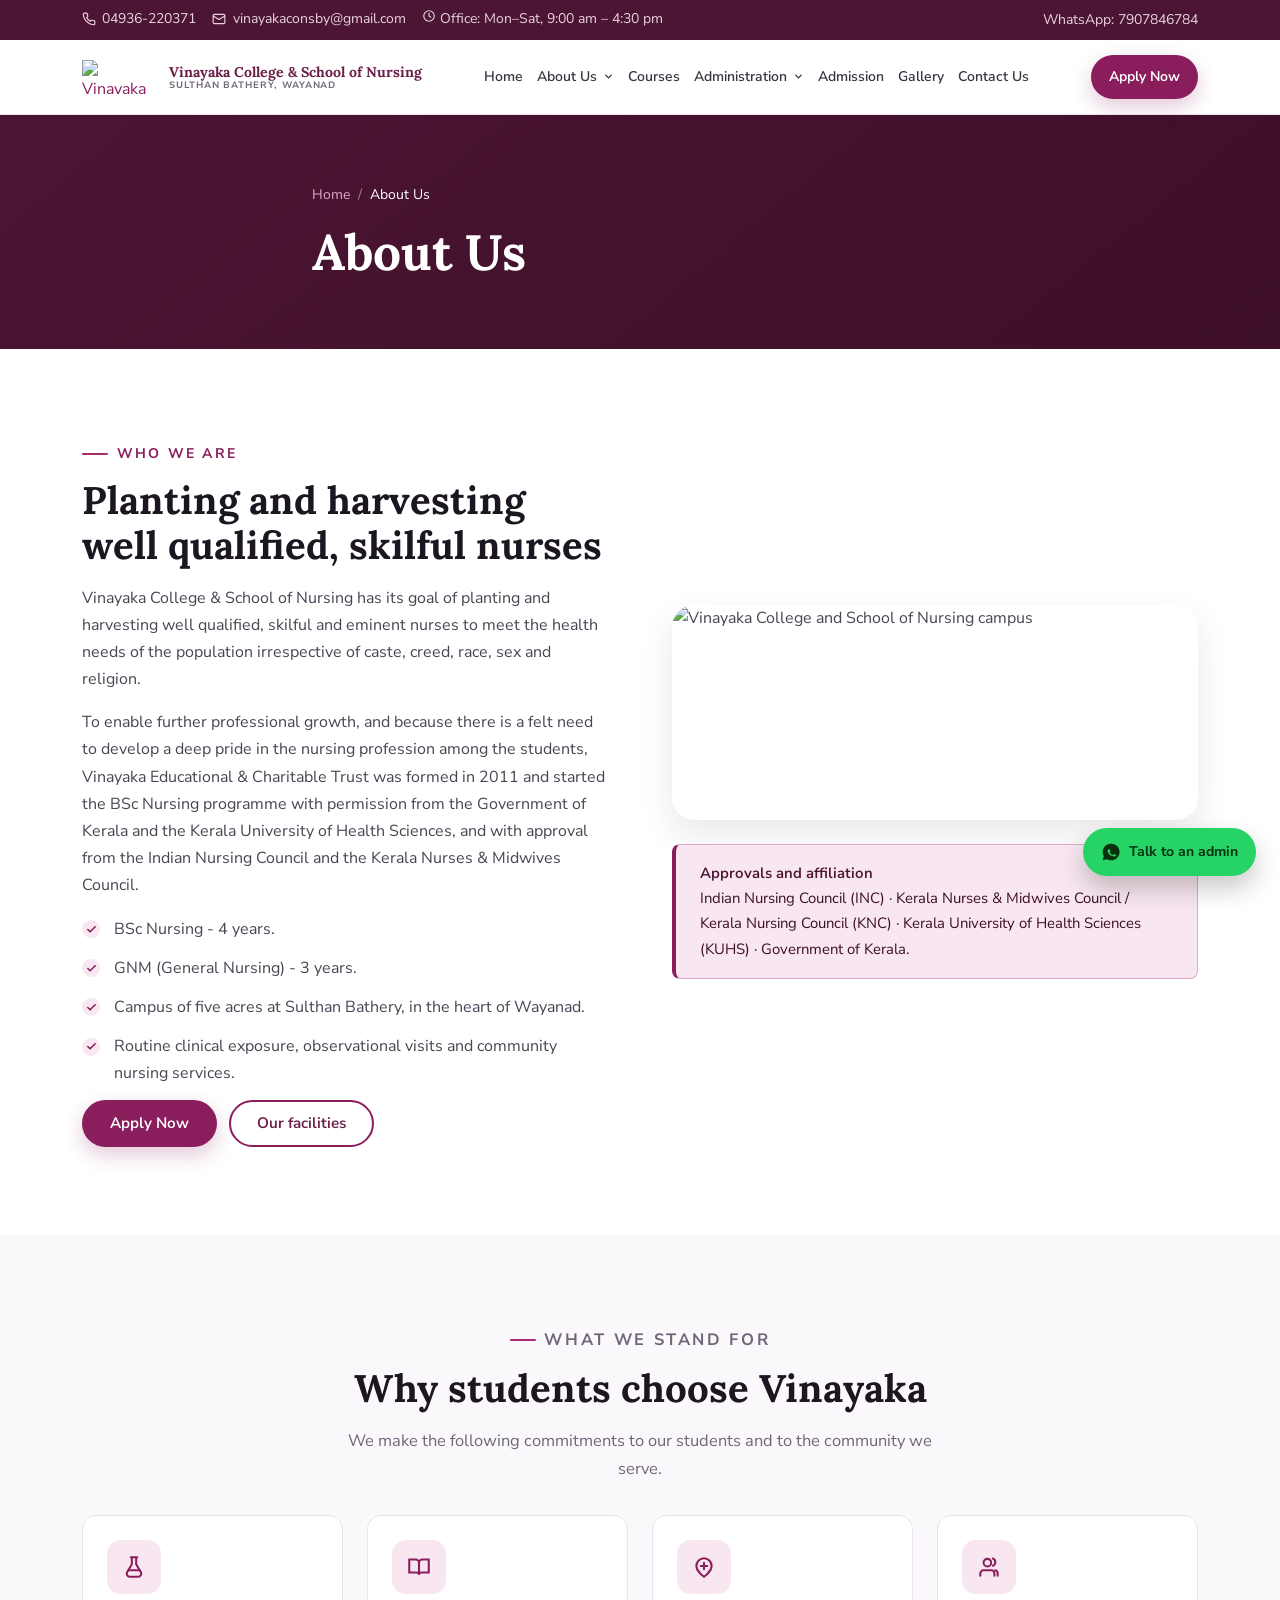
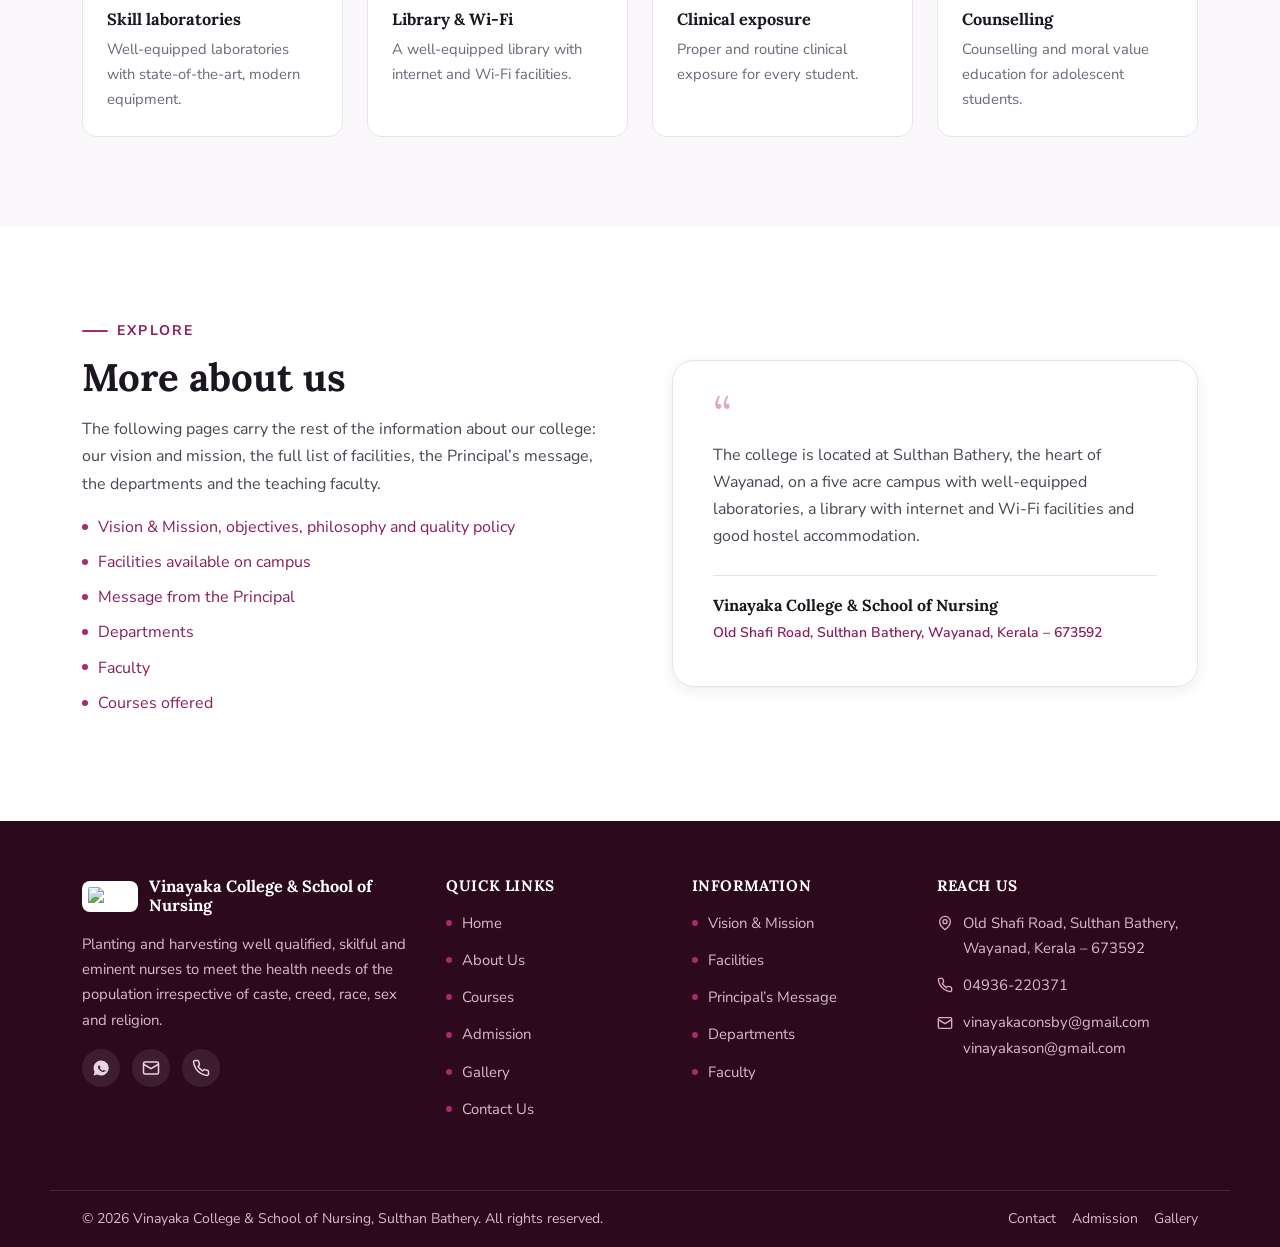
==== commit 6f8c88bf: "Final version of website" ====
--- a/about-us.html
+++ b/about-us.html
@@ -2,13 +2,13 @@
 <html lang="en">
 <head>
 <meta charset="utf-8">
-<meta name="viewport" content="width=device-width, initial-scale=1">
+<meta name="viewport" content="width=device-width, initial-scale=1, viewport-fit=cover">
 <title>About Us | Vinayaka College &amp; School of Nursing, Sulthan Bathery</title>
 <meta name="description" content="About Vinayaka College & School of Nursing, Sulthan Bathery, Wayanad: established in 2011 by the Vinayaka Educational & Charitable Trust, offering BSc Nursing and GNM.">
 <link rel="icon" href="https://vinayakacollegeofnursing.com/wp-content/uploads/2023/04/logo-1.png">
 <link rel="preconnect" href="https://fonts.googleapis.com">
 <link rel="preconnect" href="https://fonts.gstatic.com" crossorigin>
-<link href="https://fonts.googleapis.com/css2?family=Inter:wght@400;500;600;700&family=Plus+Jakarta+Sans:wght@600;700;800&display=swap" rel="stylesheet">
+<link href="https://fonts.googleapis.com/css2?family=Lora:wght@500;600;700&family=Nunito+Sans:wght@400;500;600;700&display=swap" rel="stylesheet">
 <link rel="stylesheet" href="css/style.css">
 </head>
 <body data-page="about">
@@ -40,7 +40,7 @@
 <header class="site-header" id="siteHeader">
   <div class="container header__inner">
     <a class="brand" href="index.html">
-      <img src="https://vinayakacollegeofnursing.com/wp-content/uploads/2023/04/logo-1.png" alt="Vinayaka College and School of Nursing logo" width="52" height="23">
+      <img src="https://vinayakacollegeofnursing.com/wp-content/uploads/2023/04/logo-1.png" alt="Vinayaka College and School of Nursing logo" width="278" height="122" decoding="async" loading="lazy">
       <span class="brand__text">
         <span class="brand__name">Vinayaka College &amp; School of Nursing</span>
         <span class="brand__sub">Sulthan Bathery, Wayanad</span>
@@ -98,7 +98,6 @@
         <li aria-current="page">About Us</li>
       </ol>
       <h1>About Us</h1>
-      <p>Vinayaka College &amp; School of Nursing, Sulthan Bathery, Wayanad &mdash; established by the Vinayaka Educational &amp; Charitable Trust in 2011.</p>
     </div>
   </section>
 
@@ -120,8 +119,8 @@
           Council and the Kerala Nurses &amp; Midwives Council.
         </p>
         <ul class="check-list">
-          <li>BSc Nursing &mdash; 4 years, approved by INC and KNC, affiliated to KUHS.</li>
-          <li>GNM (General Nursing) &mdash; 3 years, approved by the Government of Kerala, INC and KNC.</li>
+          <li>BSc Nursing - 4 years.</li>
+          <li>GNM (General Nursing) - 3 years.</li>
           <li>Campus of five acres at Sulthan Bathery, in the heart of Wayanad.</li>
           <li>Routine clinical exposure, observational visits and community nursing services.</li>
         </ul>
@@ -131,8 +130,7 @@
         </div>
       </div>
       <div data-reveal="right">
-        <img src="https://vinayakacollegeofnursing.com/wp-content/uploads/2023/07/banner_20180314am043257-1024x418.jpg" alt="Vinayaka College and School of Nursing campus" loading="lazy" width="1024" height="418"
-             style="border-radius:var(--radius-lg);box-shadow:var(--shadow-md);width:100%">
+        <img src="https://vinayakacollegeofnursing.com/wp-content/uploads/2023/07/banner_20180314am043257-1024x418.jpg" alt="Vinayaka College and School of Nursing campus" width="1024" height="418" decoding="async" loading="lazy" srcset="https://vinayakacollegeofnursing.com/wp-content/uploads/2023/07/banner_20180314am043257-768x313.jpg 768w, https://vinayakacollegeofnursing.com/wp-content/uploads/2023/07/banner_20180314am043257-1024x418.jpg 1024w" sizes="(max-width: 720px) 92vw, (max-width: 1160px) 46vw, 560px" style="border-radius:var(--radius-lg);box-shadow:var(--shadow-md);width:100%">
         <div class="notice" style="margin-top:var(--sp-5)">
           <strong>Approvals and affiliation</strong><br>
           Indian Nursing Council (INC) &middot; Kerala Nurses &amp; Midwives Council / Kerala Nursing
@@ -147,7 +145,7 @@
       <div class="section-head section-head--center" data-reveal>
         <p class="eyebrow">What we stand for</p>
         <h2>Why students choose Vinayaka</h2>
-        <p>The college publishes the following commitments to its students and to the community it serves.</p>
+        <p>We make the following commitments to our students and to the community we serve.</p>
       </div>
       <div class="grid grid--4">
         
@@ -182,9 +180,9 @@
     <div class="container split">
       <div data-reveal="left">
         <p class="eyebrow">Explore</p>
-        <h2>More about the institution</h2>
+        <h2>More about us</h2>
         <p>
-          The following pages carry the rest of the information the college publishes: its vision and
+          The following pages carry the rest of the information about our college: our vision and
           mission, the full list of facilities, the Principal&rsquo;s message, the departments and the
           teaching faculty.
         </p>
@@ -221,7 +219,7 @@
   <div class="container site-footer__main">
     <div>
       <div class="footer-brand">
-        <img src="https://vinayakacollegeofnursing.com/wp-content/uploads/2023/04/logo-1.png" alt="Vinayaka College and School of Nursing logo" width="56" height="25" loading="lazy">
+        <img src="https://vinayakacollegeofnursing.com/wp-content/uploads/2023/04/logo-1.png" alt="Vinayaka College and School of Nursing logo" width="278" height="122" decoding="async" loading="lazy">
         <span>Vinayaka College &amp; School of Nursing</span>
       </div>
       <p>
--- a/css/style.css
+++ b/css/style.css
@@ -1,5 +1,5 @@
 /* ==========================================================================
-   Vinayaka College & School of Nursing — shared stylesheet
+   Vinayaka College & School of Nursing - shared stylesheet
    Palette derived from the college logo (deep magenta / plum).
    Design approach (layout, spacing, typography hierarchy, motion) is
    inspired by a modern academy site; no assets or text are copied from it.
@@ -9,23 +9,22 @@
    1. Design tokens
    --------------------------------------------------------------- */
 :root {
-  /* Brand — sampled from the Vinayaka logo (deep magenta / plum) */
+  /* Brand - sampled from the Vinayaka logo (deep magenta / plum) */
   --brand-900: #3E0F28;
   --brand-800: #4B1533;
   --brand-700: #6B1F47;
-  --brand-600: #8A1E5C; /* primary — logo colour */
+  --brand-600: #8A1E5C; /* primary - logo colour */
   --brand-500: #A62B71;
   --brand-300: #DDA9C6;
   --brand-100: #F8E7F0;
 
-  /* Secondary — professional healthcare teal */
+  /* Secondary - professional healthcare teal */
   --teal-700: #0E5C63;
   --teal-600: #12808A;
   --teal-200: #BEE3E6;
   --teal-100: #E8F5F6;
 
   /* Warm accent for highlights */
-  --sand-500: #E2A33C;
 
   /* Neutrals */
   --ink: #1B1620;
@@ -38,21 +37,20 @@
   --surface-3: #F4EFF7;
 
   /* Type */
-  --font-display: "Plus Jakarta Sans", "Avenir Next", "Segoe UI", Roboto, "Helvetica Neue", Arial, sans-serif;
-  --font-body: "Inter", "Segoe UI", Roboto, "Helvetica Neue", Arial, sans-serif;
+  --font-heading: 'Lora', serif;
+  --font-body: 'Nunito Sans', sans-serif;
 
   /* Scale */
   --fs-display: clamp(2.1rem, 1.3rem + 3.4vw, 4rem);
   --fs-h1: clamp(1.9rem, 1.25rem + 2.5vw, 3.1rem);
   --fs-h2: clamp(1.55rem, 1.15rem + 1.6vw, 2.4rem);
   --fs-h3: clamp(1.15rem, 1rem + 0.6vw, 1.45rem);
-  --fs-eyebrow: 0.78rem;
+  --fs-eyebrow: 0.875rem;
   --fs-body: 1rem;
   --fs-small: 0.875rem;
-  --fs-xs: 0.78rem;
+  --fs-xs: 0.875rem;
 
   /* Space */
-  --sp-1: 0.25rem;
   --sp-2: 0.5rem;
   --sp-3: 0.75rem;
   --sp-4: 1rem;
@@ -61,18 +59,15 @@
   --sp-7: 2.75rem;
   --sp-8: 3.5rem;
   --sp-9: 5rem;
-  --sp-10: 6.5rem;
 
   /* Shell */
   --container: 1180px;
-  --container-wide: 1320px;
   --gutter: clamp(1rem, 0.4rem + 2vw, 2.25rem);
   --radius-sm: 8px;
   --radius: 14px;
   --radius-lg: 22px;
   --radius-pill: 999px;
 
-  --shadow-xs: 0 1px 2px rgba(27, 22, 32, .06);
   --shadow-sm: 0 4px 14px rgba(62, 15, 40, .07);
   --shadow-md: 0 14px 34px rgba(62, 15, 40, .10);
   --shadow-lg: 0 26px 60px rgba(62, 15, 40, .16);
@@ -107,12 +102,14 @@
 
 body.nav-open { overflow: hidden; }
 
-h1, h2, h3, h4, h5 {
-  font-family: var(--font-display);
+button, input, textarea, select { font-family: inherit; }
+
+h1, h2, h3, h4, h5, h6 {
+  font-family: var(--font-heading);
   color: var(--ink);
   line-height: 1.18;
   margin: 0 0 var(--sp-4);
-  letter-spacing: -0.015em;
+  letter-spacing: 0;
   font-weight: 700;
 }
 
@@ -121,6 +118,7 @@
 h3 { font-size: var(--fs-h3); }
 h4 { font-size: 1.05rem; letter-spacing: -0.005em; }
 h5 { font-size: 0.95rem; }
+h6 { font-size: 0.9rem; }
 
 p { margin: 0 0 var(--sp-4); }
 p:last-child { margin-bottom: 0; }
@@ -130,6 +128,9 @@
 
 img, svg, iframe { max-width: 100%; }
 img { height: auto; display: block; }
+
+/* The hidden attribute must win over component display rules (e.g. .btn) */
+[hidden] { display: none !important; }
 
 ul, ol { margin: 0 0 var(--sp-4); padding-left: 1.15rem; }
 li { margin-bottom: var(--sp-2); }
@@ -157,33 +158,28 @@
 }
 .skip-link:focus { top: 0; color: #fff; }
 
-.visually-hidden {
-  position: absolute !important;
-  width: 1px; height: 1px;
-  padding: 0; margin: -1px;
-  overflow: hidden; clip: rect(0 0 0 0);
-  white-space: nowrap; border: 0;
-}
-
 /* ---------------------------------------------------------------
    3. Layout helpers
    --------------------------------------------------------------- */
-.container { width: 100%; max-width: var(--container); margin-inline: auto; padding-inline: var(--gutter); }
-.container--wide { max-width: var(--container-wide); }
+.container {
+  width: 100%;
+  max-width: var(--container);
+  margin-inline: auto;
+  padding-left: max(var(--gutter), env(safe-area-inset-left));
+  padding-right: max(var(--gutter), env(safe-area-inset-right));
+}
 
 .section { padding-block: clamp(3.25rem, 2rem + 5vw, 5.5rem); }
 .section--tight { padding-block: clamp(2.5rem, 1.6rem + 3vw, 3.75rem); }
 .section--tint { background: var(--surface-2); }
 .section--lav { background: var(--surface-3); }
-.section--dark { background: var(--brand-800); color: #EBD9E4; }
-.section--dark h2, .section--dark h3, .section--dark h4 { color: #fff; }
-.section--dark a { color: var(--brand-300); }
 
 .grid { display: grid; gap: var(--sp-5); }
 .grid--start { align-items: start; }
 .grid--2 { grid-template-columns: repeat(2, minmax(0, 1fr)); }
 .grid--3 { grid-template-columns: repeat(3, minmax(0, 1fr)); }
 .grid--4 { grid-template-columns: repeat(4, minmax(0, 1fr)); }
+.grid--equal { grid-auto-rows: 1fr; }
 
 .split {
   display: grid;
@@ -192,18 +188,12 @@
   align-items: center;
 }
 
-.stack > * + * { margin-top: var(--sp-4); }
-.center { text-align: center; }
-.mx-auto { margin-inline: auto; }
-.max-60 { max-width: 60ch; }
-.max-70 { max-width: 70ch; }
-
 /* Section heading block */
 .eyebrow {
   display: inline-flex;
   align-items: center;
   gap: .55rem;
-  font-family: var(--font-display);
+  font-family: var(--font-body);
   font-size: var(--fs-eyebrow);
   font-weight: 700;
   letter-spacing: .16em;
@@ -217,23 +207,21 @@
   background: var(--brand-500);
   border-radius: 2px;
 }
-.section--dark .eyebrow { color: var(--brand-300); }
-.section--dark .eyebrow::before { background: var(--brand-300); }
 
 .section-head { max-width: 62ch; margin-bottom: var(--sp-6); }
 .section-head--center { margin-inline: auto; text-align: center; }
 .section-head p { color: var(--muted); font-size: 1.03rem; }
-.section--dark .section-head p { color: #DCC3D4; }
 
 /* ---------------------------------------------------------------
    4. Buttons
    --------------------------------------------------------------- */
 .btn {
+  min-height: 44px;
   display: inline-flex;
   align-items: center;
   justify-content: center;
   gap: .55rem;
-  font-family: var(--font-display);
+  font-family: var(--font-body);
   font-size: .95rem;
   font-weight: 650;
   line-height: 1;
@@ -249,6 +237,7 @@
 .btn:active { transform: translateY(0); }
 
 .btn--primary { background: var(--brand-600); color: #fff; box-shadow: 0 8px 20px rgba(138, 30, 92, .24); }
+.btn--primary:link, .btn--primary:visited, .btn--primary:focus, .btn--primary:active { color: #fff; }
 .btn--primary:hover { background: var(--brand-700); color: #fff; box-shadow: 0 12px 26px rgba(138, 30, 92, .3); }
 
 .btn--ghost { background: transparent; color: var(--brand-700); border-color: var(--brand-600); }
@@ -259,9 +248,6 @@
 
 .btn--onDark { background: transparent; color: #fff; border-color: rgba(255, 255, 255, .55); }
 .btn--onDark:hover { background: #fff; color: var(--brand-800); border-color: #fff; }
-
-.btn--teal { background: var(--teal-600); color: #fff; }
-.btn--teal:hover { background: var(--teal-700); color: #fff; }
 
 .btn--sm { padding: 10px 18px; font-size: .86rem; }
 .btn-row { display: flex; flex-wrap: wrap; gap: var(--sp-3); }
@@ -270,7 +256,7 @@
   display: inline-flex;
   align-items: center;
   gap: .45rem;
-  font-family: var(--font-display);
+  font-family: var(--font-body);
   font-weight: 650;
   font-size: .92rem;
 }
@@ -304,7 +290,7 @@
 .site-header {
   position: sticky;
   top: 0;
-  z-index: 90;
+  z-index: 96;
   background: rgba(255, 255, 255, .96);
   backdrop-filter: saturate(150%) blur(10px);
   border-bottom: 1px solid var(--line);
@@ -320,15 +306,15 @@
   min-height: var(--header-h);
 }
 
-.brand { display: inline-flex; align-items: center; gap: .8rem; flex: none; }
-.brand img { width: auto; height: 40px; }
-.brand__text { display: flex; flex-direction: column; line-height: 1.15; }
+.brand { display: inline-flex; align-items: center; gap: .8rem; flex: 0 1 auto; min-width: 0; }
+.brand img { width: auto; height: 40px; flex: none; }
+.brand__text { display: flex; flex-direction: column; line-height: 1.15; min-width: 0; }
 .brand__name {
-  font-family: var(--font-display);
-  font-weight: 800;
+  font-family: var(--font-heading);
+  font-weight: 700;
   font-size: 1.02rem;
   color: var(--brand-700);
-  letter-spacing: -.02em;
+  letter-spacing: 0;
   white-space: nowrap;
 }
 .brand__sub {
@@ -354,7 +340,7 @@
   display: inline-flex;
   align-items: center;
   gap: .35rem;
-  font-family: var(--font-display);
+  font-family: var(--font-body);
   font-size: .93rem;
   font-weight: 600;
   color: var(--ink-2);
@@ -424,94 +410,174 @@
 .nav-toggle[aria-expanded="true"] .nav-toggle__bars::after { top: 0; transform: rotate(-45deg); }
 
 /* ---------------------------------------------------------------
-   6. Hero
+   6. Hero (full-width background video)
    --------------------------------------------------------------- */
 .hero {
   position: relative;
-  background:
-    radial-gradient(120% 130% at 88% 8%, rgba(166, 43, 113, .55) 0%, rgba(166, 43, 113, 0) 55%),
-    linear-gradient(150deg, var(--brand-800) 0%, var(--brand-900) 55%, #2C0A1C 100%);
+  isolation: isolate;
+  overflow: hidden;
+  display: flex;
+  align-items: flex-end;
+  min-height: max(560px, calc(100vh - var(--hero-offset, 114px)));
+  background: var(--brand-900);
   color: #F1E1EB;
+}
+@supports (height: 100dvh) {
+  .hero { min-height: max(560px, calc(100dvh - var(--hero-offset, 114px))); }
+}
+
+.hero__video {
+  position: absolute;
+  inset: 0;
+  z-index: 0;
   overflow: hidden;
-  isolation: isolate;
-}
-.hero::after {
-  content: "";
+  background: var(--brand-900);
+  pointer-events: none;
+}
+.hero__video iframe {
   position: absolute;
-  inset: auto -6% -55% -6%;
-  height: 70%;
-  background: radial-gradient(60% 100% at 50% 100%, rgba(18, 128, 138, .3), transparent 70%);
-  z-index: -1;
-}
-.hero__inner {
-  display: grid;
-  grid-template-columns: 1.05fr .95fr;
-  gap: clamp(1.75rem, 1rem + 4vw, 4rem);
-  align-items: center;
-  padding-block: clamp(2.25rem, 1.4rem + 4vw, 4.25rem);
-}
-.hero__eyebrow {
-  display: inline-flex;
-  align-items: center;
-  gap: .6rem;
-  font-family: var(--font-display);
-  font-size: var(--fs-eyebrow);
-  font-weight: 700;
-  letter-spacing: .18em;
-  text-transform: uppercase;
-  color: var(--brand-300);
-  background: rgba(255, 255, 255, .07);
-  border: 1px solid rgba(255, 255, 255, .16);
-  padding: 8px 16px;
-  border-radius: var(--radius-pill);
-  margin-bottom: var(--sp-5);
-}
-.hero h1 {
-  font-size: var(--fs-display);
-  font-weight: 800;
-  color: #fff;
-  margin-bottom: var(--sp-5);
-  letter-spacing: -.03em;
-}
-.hero h1 em { font-style: normal; color: var(--brand-300); }
-.hero__lead { font-size: 1.06rem; color: #E3CBD9; max-width: 54ch; margin-bottom: var(--sp-6); }
-.hero__meta {
-  display: flex; flex-wrap: wrap; gap: var(--sp-5);
-  margin-top: var(--sp-6); padding-top: var(--sp-5);
-  border-top: 1px solid rgba(255, 255, 255, .14);
-  list-style: none; padding-left: 0;
-}
-.hero__meta li { display: flex; align-items: center; gap: .55rem; margin: 0; font-size: .9rem; color: #E3CBD9; }
-.hero__meta svg { flex: none; color: var(--brand-300); }
-
-.hero__media { position: relative; }
-.hero__media-grid {
-  display: grid;
-  grid-template-columns: 1fr 1fr;
-  gap: var(--sp-4);
-}
-.hero__media-grid img {
+  top: 50%;
+  left: 50%;
+  width: auto;
+  height: auto;
+  min-width: 100%;
+  min-height: 100%;
+  aspect-ratio: 16 / 9;
+  max-width: none;
+  max-height: none;
+  border: 0;
+  transform: translate(-50%, -50%);
+  pointer-events: none;
+}
+.hero__video-el {
+  position: absolute;
+  inset: 0;
   width: 100%;
   height: 100%;
   object-fit: cover;
-  border-radius: var(--radius-lg);
-  box-shadow: var(--shadow-lg);
-}
-.hero__media-grid .tall { grid-row: span 2; aspect-ratio: 3 / 4.6; }
-.hero__media-grid .wide { aspect-ratio: 4 / 3; }
-.hero__badge {
+  border: 0;
+  pointer-events: none;
+  display: none;
+}
+.hero__video.is-video-file .hero__video-el { display: block; }
+
+.hero__fallback {
   position: absolute;
-  left: -14px;
-  bottom: 26px;
-  background: #fff;
-  color: var(--ink);
-  border-radius: var(--radius);
-  padding: var(--sp-4) var(--sp-5);
-  box-shadow: var(--shadow-md);
-  max-width: 250px;
-}
-.hero__badge strong { display: block; font-family: var(--font-display); font-size: 1.02rem; color: var(--brand-700); }
-.hero__badge span { font-size: var(--fs-xs); color: var(--muted); }
+  inset: 0;
+  z-index: 1;
+  background: var(--brand-900);
+  pointer-events: none;
+  opacity: 1;
+  transition: opacity .4s ease-out;
+}
+.hero__fallback.is-hidden { opacity: 0; }
+
+.hero__overlay {
+  position: absolute;
+  inset: 0;
+  z-index: 2;
+  pointer-events: none;
+  background:
+    linear-gradient(to top, rgba(44, 10, 28, .10), rgba(44, 10, 28, 0) 42%),
+    linear-gradient(96deg,
+      rgba(62, 15, 40, .65) 0%,
+      rgba(62, 15, 40, .65) 40%,
+      rgba(62, 15, 40, .62) 72%,
+      rgba(62, 15, 40, .24) 84%,
+      rgba(62, 15, 40, .16) 100%);
+}
+
+.hero__inner {
+  position: relative;
+  z-index: 3;
+  width: 100%;
+  padding-block: clamp(2.5rem, 6vh, 4.5rem);
+  padding-bottom: max(clamp(3rem, 9vh, 5.5rem), calc(env(safe-area-inset-bottom) + 4.5rem));
+  padding-left: max(var(--gutter), env(safe-area-inset-left));
+  padding-right: max(var(--gutter), env(safe-area-inset-right));
+}
+.hero__content { max-width: 62rem; }
+
+.hero__title {
+  font-family: var(--font-heading);
+  font-weight: 700;
+  font-size: clamp(40px, 6.2vw, 92px);
+  line-height: 1.02;
+  letter-spacing: 0;
+  color: #fff;
+  margin: 0 0 30px;
+}
+.hero__title-line { display: block; white-space: nowrap; }
+.hero__title-line--accent { color: var(--brand-300); }
+
+.hero__cta {
+  display: inline-flex;
+  align-items: center;
+  justify-content: space-between;
+  gap: 16px;
+  min-height: 56px;
+  padding: 0 34px;
+  border-radius: var(--radius-pill);
+  background: linear-gradient(to bottom, #93306A 0%, var(--brand-600) 100%);
+  color: #fff;
+  font-family: var(--font-body);
+  font-size: 1rem;
+  font-weight: 600;
+  letter-spacing: .01em;
+  text-decoration: none;
+  box-shadow: inset 0 1px 0 rgba(255, 255, 255, .25), 0 10px 30px rgba(62, 15, 40, .45);
+  transition: transform .22s ease-out, box-shadow .22s ease-out;
+}
+.hero__cta:hover {
+  transform: translateY(-3px);
+  box-shadow: inset 0 1px 0 rgba(255, 255, 255, .25), 0 18px 40px rgba(62, 15, 40, .55);
+}
+.hero__cta:active {
+  transform: translateY(-2px);
+  box-shadow: inset 0 1px 0 rgba(255, 255, 255, .25), 0 8px 18px rgba(62, 15, 40, .45);
+  transition-duration: .09s;
+}
+.hero__cta:focus-visible {
+  outline: 3px solid #fff;
+  outline-offset: 3px;
+}
+.hero__cta-arrow {
+  flex: none;
+  width: 32px;
+  height: 32px;
+  display: grid;
+  place-items: center;
+  border-radius: 50%;
+  background: rgba(255, 255, 255, .18);
+  color: #fff;
+  transition: background-color .22s ease-out, color .22s ease-out;
+}
+.hero__cta-arrow svg { transition: transform .22s ease-out; }
+.hero__cta:hover .hero__cta-arrow { background: #fff; color: var(--brand-700); }
+.hero__cta:hover .hero__cta-arrow svg { transform: translateX(4px); }
+
+.hero__cta,
+.hero__cta:link,
+.hero__cta:visited,
+.hero__cta:hover,
+.hero__cta:focus,
+.hero__cta:active,
+.hero__cta .hero__cta-label { color: #fff; }
+
+@keyframes heroIn {
+  from { opacity: 0; transform: translateY(12px); }
+  to   { opacity: 1; transform: translateY(0); }
+}
+.hero__anim {
+  animation: heroIn .6s var(--ease) backwards;
+  animation-delay: calc(var(--hero-i, 0) * 90ms);
+}
+@media (prefers-reduced-motion: reduce) {
+  .hero__anim { animation: none; opacity: 1; transform: none; }
+  .hero__cta, .hero__cta-arrow, .hero__cta-arrow svg { transition: none; }
+  .hero__cta:hover, .hero__cta:active { transform: none; }
+  .hero__cta:hover .hero__cta-arrow svg { transform: none; }
+}
 
 /* Page banner for interior pages */
 .page-hero {
@@ -531,8 +597,7 @@
   mix-blend-mode: luminosity;
 }
 .page-hero__inner { position: relative; z-index: 1; max-width: 72ch; }
-.page-hero h1 { color: #fff; margin-bottom: var(--sp-3); }
-.page-hero p { color: #DFC4D3; font-size: 1.04rem; margin: 0; max-width: 62ch; }
+.page-hero h1 { color: #fff; margin-bottom: 0; }
 
 .breadcrumb {
   display: flex; flex-wrap: wrap; align-items: center; gap: .5rem;
@@ -583,14 +648,12 @@
   display: inline-flex; align-items: center; gap: .35rem;
   font-size: var(--fs-xs);
   font-weight: 650;
-  font-family: var(--font-display);
+  font-family: var(--font-body);
   background: var(--brand-100);
   color: var(--brand-700);
   border-radius: var(--radius-pill);
   padding: 5px 12px;
 }
-.tag--teal { background: var(--teal-100); color: var(--teal-700); }
-.tag--outline { background: transparent; border: 1px solid var(--line); color: var(--muted); }
 
 /* Icon feature card */
 .feature {
@@ -628,7 +691,7 @@
   border-radius: var(--radius);
   padding: var(--sp-4) var(--sp-5);
 }
-.stats strong { display: block; font-family: var(--font-display); font-size: 1.35rem; color: var(--brand-700); line-height: 1.2; }
+.stats strong { display: block; font-family: var(--font-heading); font-weight: 700; font-size: 1.1rem; color: var(--brand-700); line-height: 1.2; }
 .stats span { font-size: var(--fs-xs); color: var(--muted); letter-spacing: .04em; text-transform: uppercase; font-weight: 600; }
 
 /* Pull quote / message block */
@@ -639,10 +702,10 @@
   padding: clamp(1.5rem, 1rem + 2vw, 2.5rem);
   box-shadow: var(--shadow-sm);
 }
-.quote__mark { font-family: var(--font-display); font-size: 3rem; line-height: .6; color: var(--brand-300); display: block; margin-bottom: var(--sp-3); }
+.quote__mark { font-family: var(--font-heading); font-size: 3rem; line-height: .6; color: var(--brand-300); display: block; margin-bottom: var(--sp-3); }
 .quote p { color: var(--body); }
 .quote__sign { margin-top: var(--sp-5); padding-top: var(--sp-4); border-top: 1px solid var(--line); }
-.quote__sign strong { display: block; font-family: var(--font-display); color: var(--ink); font-size: 1rem; }
+.quote__sign strong { display: block; font-family: var(--font-heading); font-weight: 700; color: var(--ink); font-size: 1rem; }
 .quote__sign span { font-size: var(--fs-small); color: var(--brand-600); font-weight: 600; }
 
 /* Definition / info list */
@@ -656,7 +719,7 @@
   margin: 0;
 }
 .info-list li:last-child { border-bottom: 0; }
-.info-list dt, .info-list .k { font-family: var(--font-display); font-weight: 650; color: var(--ink); font-size: .92rem; }
+.info-list dt, .info-list .k { font-family: var(--font-body); font-weight: 650; color: var(--ink); font-size: .92rem; }
 .info-list .v { color: var(--body); font-size: .95rem; }
 
 /* Check list */
@@ -694,7 +757,7 @@
   display: grid; place-items: center;
   background: var(--brand-600); color: #fff;
   border-radius: 50%;
-  font-family: var(--font-display); font-weight: 700; font-size: .92rem;
+  font-family: var(--font-heading); font-weight: 700; font-size: .92rem;
 }
 .steps h3 { font-size: 1rem; margin-bottom: var(--sp-2); }
 .steps p { font-size: .93rem; color: var(--muted); margin: 0; }
@@ -717,11 +780,22 @@
   background: var(--surface-3);
 }
 .person__photo img { width: 100%; height: 100%; object-fit: cover; object-position: center top; }
+.person__avatar {
+  width: 100%;
+  height: 100%;
+  display: grid;
+  place-items: center;
+  background: var(--brand-100);
+  color: var(--brand-700);
+  font-family: var(--font-heading);
+  font-weight: 700;
+  font-size: clamp(2rem, 14vw, 3.25rem);
+  line-height: 1;
+}
 .person__body { padding: var(--sp-4); display: flex; flex-direction: column; gap: .35rem; flex: 1; }
-.person__name { font-family: var(--font-display); font-size: .98rem; font-weight: 700; color: var(--ink); margin: 0; }
+.person__name { font-family: var(--font-heading); font-size: .98rem; font-weight: 700; color: var(--ink); margin: 0; }
 .person__role { font-size: var(--fs-small); color: var(--brand-600); font-weight: 600; margin: 0; }
-.person__dept { font-size: var(--fs-xs); color: var(--muted); text-transform: uppercase; letter-spacing: .06em; margin: 0; }
-.person__qual { font-size: var(--fs-xs); color: var(--muted); margin: .35rem 0 0; }
+.person__dept { font-size: .8125rem; font-weight: 500; letter-spacing: .04em; text-transform: uppercase; color: var(--muted); margin: 0; }
 
 /* Accordion */
 .accordion { border: 1px solid var(--line); border-radius: var(--radius); overflow: hidden; background: #fff; }
@@ -731,7 +805,7 @@
   display: flex; align-items: center; justify-content: space-between; gap: var(--sp-4);
   background: #fff; border: 0; cursor: pointer;
   padding: var(--sp-4) var(--sp-5);
-  font-family: var(--font-display); font-size: 1rem; font-weight: 650; color: var(--ink);
+  font-family: var(--font-body); font-size: 1rem; font-weight: 650; color: var(--ink);
   text-align: left;
 }
 .accordion__btn:hover { background: var(--surface-2); }
@@ -760,24 +834,16 @@
 .notice--teal { border-color: var(--teal-200); background: var(--teal-100); border-left-color: var(--teal-600); color: var(--teal-700); }
 .notice--teal strong { color: var(--teal-700); }
 
-/* Table */
-.table-wrap { overflow-x: auto; border: 1px solid var(--line); border-radius: var(--radius); }
-table { width: 100%; border-collapse: collapse; font-size: .93rem; min-width: 520px; }
-caption { text-align: left; padding: var(--sp-4) var(--sp-5) 0; color: var(--muted); font-size: var(--fs-small); }
-th, td { padding: var(--sp-3) var(--sp-5); text-align: left; border-bottom: 1px solid var(--line); vertical-align: top; }
-th { background: var(--surface-3); font-family: var(--font-display); font-weight: 650; color: var(--ink); font-size: .88rem; }
-tbody tr:last-child td { border-bottom: 0; }
-tbody tr:hover td { background: var(--surface-2); }
-
 /* Forms */
 .form-grid { display: grid; grid-template-columns: repeat(2, minmax(0, 1fr)); gap: var(--sp-4); }
 .field { display: flex; flex-direction: column; gap: .4rem; }
 .field--full { grid-column: 1 / -1; }
-.field label { font-family: var(--font-display); font-size: .87rem; font-weight: 650; color: var(--ink); }
+.field label { font-family: var(--font-body); font-size: .875rem; font-weight: 650; color: var(--ink); }
 .field .req { color: var(--brand-600); }
 .field input, .field select, .field textarea {
   font: inherit;
-  font-size: .95rem;
+  font-size: 1rem;
+  min-height: 48px;
   color: var(--ink);
   background: #fff;
   border: 1px solid var(--line);
@@ -821,7 +887,7 @@
 }
 .filters li { margin: 0; }
 .filter-btn {
-  font-family: var(--font-display);
+  font-family: var(--font-body);
   font-size: .88rem;
   font-weight: 650;
   color: var(--ink-2);
@@ -877,6 +943,56 @@
   z-index: 2;
 }
 .gallery-item:hover .gallery-item__zoom, .gallery-item:focus-visible .gallery-item__zoom { opacity: 1; transform: scale(1); }
+
+.pager {
+  display: flex;
+  flex-wrap: wrap;
+  align-items: center;
+  justify-content: center;
+  gap: 8px;
+  margin-top: var(--sp-6);
+}
+.pager__btn,
+.pager__page {
+  width: 44px;
+  height: 44px;
+  display: grid;
+  place-items: center;
+  padding: 0;
+  border: 1px solid var(--brand-300);
+  border-radius: 50%;
+  background: #fff;
+  color: var(--brand-700);
+  font-family: var(--font-body);
+  font-size: .95rem;
+  font-weight: 650;
+  line-height: 1;
+  cursor: pointer;
+  transition: background-color var(--dur) var(--ease), border-color var(--dur) var(--ease),
+              color var(--dur) var(--ease);
+}
+.pager__btn:not(:disabled):hover,
+.pager__page:hover { background: var(--brand-100); }
+.pager__page[aria-current="page"] {
+  background: var(--brand-600);
+  border-color: var(--brand-600);
+  color: #fff;
+}
+.pager__page[aria-current="page"]:hover { background: var(--brand-700); }
+.pager__btn:disabled { opacity: .4; cursor: default; }
+.pager__gap {
+  display: grid;
+  place-items: center;
+  width: 24px;
+  height: 44px;
+  color: var(--brand-700);
+  font-weight: 650;
+}
+.pager__btn:focus-visible,
+.pager__page:focus-visible {
+  outline: 2px solid var(--brand-600);
+  outline-offset: 2px;
+}
 .gallery-item[hidden] { display: none; }
 
 /* Lightbox */
@@ -916,8 +1032,8 @@
   transition: background var(--dur) var(--ease), transform var(--dur) var(--ease);
 }
 .lightbox__btn:hover { background: rgba(255, 255, 255, .26); }
-.lightbox__btn--prev { left: clamp(.5rem, 2vw, 2rem); }
-.lightbox__btn--next { right: clamp(.5rem, 2vw, 2rem); }
+.lightbox__prev { left: clamp(.5rem, 2vw, 1.5rem); }
+.lightbox__next { right: clamp(.5rem, 2vw, 1.5rem); }
 .lightbox__btn:hover { transform: translateY(-50%) scale(1.06); }
 .lightbox__close {
   position: absolute;
@@ -980,7 +1096,12 @@
 /* ---------------------------------------------------------------
    10. Footer
    --------------------------------------------------------------- */
-.site-footer { background: #2C0A1C; color: #D5BCCB; font-size: .93rem; }
+.site-footer {
+  background: #2C0A1C;
+  color: #D5BCCB;
+  font-size: .93rem;
+  padding-bottom: env(safe-area-inset-bottom);
+}
 .site-footer__main {
   display: grid;
   grid-template-columns: 1.4fr .9fr .9fr 1.1fr;
@@ -1007,7 +1128,7 @@
 }
 .footer-brand { display: inline-flex; align-items: center; gap: .7rem; margin-bottom: var(--sp-4); }
 .footer-brand img { width: 56px; background: #fff; border-radius: 8px; padding: 6px; }
-.footer-brand span { font-family: var(--font-display); font-weight: 800; color: #fff; font-size: 1.02rem; line-height: 1.2; }
+.footer-brand span { font-family: var(--font-heading); font-weight: 700; color: #fff; font-size: 1.02rem; line-height: 1.2; }
 .footer-contact li { display: flex; gap: .65rem; align-items: flex-start; }
 .footer-contact svg { flex: none; margin-top: .28em; color: var(--brand-300); }
 .footer-social { display: flex; gap: var(--sp-3); margin-top: var(--sp-4); }
@@ -1037,15 +1158,15 @@
 /* Floating WhatsApp */
 .float-wa {
   position: fixed;
-  right: clamp(.85rem, 2vw, 1.5rem);
-  bottom: clamp(.85rem, 2vw, 1.5rem);
+  right: max(clamp(.85rem, 2vw, 1.5rem), env(safe-area-inset-right));
+  bottom: max(clamp(.85rem, 2vw, 1.5rem), env(safe-area-inset-bottom));
   z-index: 80;
   display: inline-flex;
   align-items: center;
   gap: .5rem;
   background: #25D366;
   color: #08320F;
-  font-family: var(--font-display);
+  font-family: var(--font-body);
   font-weight: 700;
   font-size: .88rem;
   padding: 12px 18px;
@@ -1056,8 +1177,8 @@
 .float-wa:hover { transform: translateY(-3px); color: #08320F; }
 .back-to-top {
   position: fixed;
-  left: clamp(.85rem, 2vw, 1.5rem);
-  bottom: clamp(.85rem, 2vw, 1.5rem);
+  left: max(clamp(.85rem, 2vw, 1.5rem), env(safe-area-inset-left));
+  bottom: max(clamp(.85rem, 2vw, 1.5rem), env(safe-area-inset-bottom));
   z-index: 80;
   width: 44px; height: 44px;
   display: grid; place-items: center;
@@ -1106,67 +1227,118 @@
 [data-reveal-delay="6"] { transition-delay: .48s; }
 
 /* ---------------------------------------------------------------
-   12. Responsive
+   12. Component defaults
    --------------------------------------------------------------- */
-@media (max-width: 1080px) {
-  .site-footer__main { grid-template-columns: 1fr 1fr; }
-  .nav__link { padding: 10px 10px; font-size: .9rem; }
-  .gallery-grid, .gallery-grid--preview { grid-template-columns: repeat(3, minmax(0, 1fr)); }
-  .grid--4 { grid-template-columns: repeat(2, minmax(0, 1fr)); }
-  .stats { grid-template-columns: repeat(2, minmax(0, 1fr)); }
-}
-
-/* The desktop header keeps a single "Apply Now" button; the copy inside the
-   slide-out panel is only shown when the panel is displayed. */
 .nav__cta { display: none; }
 .header__cta { flex: none; }
 .header__cta .btn { white-space: nowrap; }
-
-/* The backdrop behind the slide-out menu only exists at small widths. */
 .nav-scrim { display: none; }
-
-/* Compact desktop navigation: trims the menu so the full bar plus the Apply
-   button always fit inside the 1180px shell. The slide-out panel takes over
-   below 1160px. */
-@media (min-width: 1161px) {
-  .nav__link { padding: 9px 7px; font-size: .85rem; }
+.carousel__controls { display: none; }
+
+.carousel__arrow {
+  flex: none;
+  width: 42px;
+  height: 42px;
+  display: grid;
+  place-items: center;
+  padding: 0;
+  border: 1px solid var(--line);
+  border-radius: 50%;
+  background: #fff;
+  color: var(--brand-700);
+  cursor: pointer;
+  transition: background-color var(--dur) var(--ease), border-color var(--dur) var(--ease),
+              opacity var(--dur) var(--ease);
+}
+.carousel__arrow:hover:not(:disabled) { background: var(--brand-100); border-color: var(--brand-300); }
+.carousel__arrow:disabled { opacity: .35; cursor: default; }
+
+.carousel__dots {
+  display: flex;
+  align-items: center;
+  justify-content: center;
+  flex-wrap: nowrap;
+  gap: 0;
+  margin: 0;
+  padding: 0;
+  /* sized per carousel by the script so long rows stay on one line */
+  --carousel-dot: 26px;
+}
+.carousel__dot {
+  flex: none;
+  width: var(--carousel-dot);
+  height: var(--carousel-dot);
+  display: grid;
+  place-items: center;
+  padding: 0;
+  border: 0;
+  background: transparent;
+  cursor: pointer;
+}
+.carousel__dot::before {
+  content: "";
+  width: 8px;
+  height: 8px;
+  border-radius: 50%;
+  background: var(--brand-300);
+  opacity: .6;
+  transition: transform var(--dur) var(--ease), background-color var(--dur) var(--ease),
+              opacity var(--dur) var(--ease);
+}
+.carousel__dots--compact .carousel__dot::before { width: 6px; height: 6px; }
+.carousel__dot[aria-current="true"]::before {
+  background: var(--brand-600);
+  opacity: 1;
+  transform: scale(1.4);
+}
+
+/* ---------------------------------------------------------------
+   13. Responsive
+   --------------------------------------------------------------- */
+@media (min-width: 1160px) {
+  .brand { flex: none; }
+  .nav__link { padding: 9px 7px; font-size: .875rem; }
   .nav__list { gap: 0; }
   .brand { gap: .6rem; }
   .brand img { height: 34px; }
   .brand__name { font-size: .88rem; }
-  .brand__sub { font-size: .54rem; letter-spacing: .1em; }
-  .header__cta .btn { padding: 11px 16px; font-size: .85rem; }
-}
-
-@media (max-width: 1160px) {
-  :root { --header-h: 66px; }
+  .brand__sub { font-size: .58rem; letter-spacing: .1em; }
+  .header__cta .btn { padding: 11px 16px; font-size: .875rem; }
+  .dropdown { left: auto; right: 0; }
+}
+
+@media (max-width: 1159px) {
+  :root { --header-h: 64px; }
 
   .nav-toggle { display: grid; }
   .header__cta .btn { display: none; }
   .nav__cta { display: block; }
 
   .nav {
-    position: fixed;
-    inset: 0 0 0 auto;
-    width: min(360px, 88vw);
+    position: absolute;
+    top: 100%;
+    left: 0;
+    right: 0;
+    width: 100%;
+    max-height: calc(100dvh - var(--header-h));
+    overflow-y: auto;
+    -webkit-overflow-scrolling: touch;
     background: #fff;
-    flex-direction: column;
-    align-items: stretch;
-    gap: 0;
-    padding: calc(var(--header-h) + 1rem) 1.25rem 2.5rem;
-    box-shadow: -12px 0 40px rgba(62, 15, 40, .18);
-    transform: translateX(102%);
-    visibility: hidden;
-    transition: transform .35s var(--ease), visibility .35s var(--ease);
-    overflow-y: auto;
+    border-bottom: 1px solid var(--line);
+    box-shadow: 0 20px 44px rgba(62, 15, 40, .16);
+    padding: .25rem var(--gutter) calc(1.25rem + env(safe-area-inset-bottom));
+    display: none;
     z-index: 95;
   }
-  .nav.is-open { transform: translateX(0); visibility: visible; }
+  .nav.is-open { display: block; }
   .nav__list { flex-direction: column; align-items: stretch; gap: 0; }
   .nav__link {
     width: 100%;
+    min-height: 48px;
+    display: flex;
+    align-items: center;
     justify-content: space-between;
-    padding: 14px 4px;
+    padding: 12px 4px;
     border-radius: 0;
     border-bottom: 1px solid var(--line);
     font-size: 1rem;
@@ -1174,6 +1346,8 @@
   .nav__link:hover { background: transparent; }
   .dropdown {
     position: static;
+    min-width: 0;
+    display: none;
     opacity: 1;
     visibility: visible;
     transform: none;
@@ -1181,17 +1355,23 @@
     border: 0;
     border-radius: 0;
     padding: 0 0 0 .9rem;
-    min-width: 0;
-    display: none;
   }
   .has-dropdown.is-open > .dropdown { display: block; }
-  .dropdown a { padding: 11px 0; border-bottom: 1px solid var(--line); border-radius: 0; }
+  .dropdown a {
+    min-height: 48px;
+    display: flex;
+    align-items: center;
+    padding: 10px 0;
+    border-bottom: 1px solid var(--line);
+    border-radius: 0;
+  }
+  .nav__cta { margin-top: var(--sp-4); }
+  .nav__cta .btn { width: 100%; min-height: 48px; }
+
   .header__inner { min-height: var(--header-h); }
-  .brand img { width: auto; height: 34px; }
-  .brand__name { font-size: .92rem; white-space: normal; }
-  .brand__sub { font-size: .56rem; white-space: normal; }
-  .nav__cta { margin-top: var(--sp-5); }
-  .nav__cta .btn { width: 100%; }
+  .brand img { height: 34px; }
+  .brand__name { font-size: .92rem; white-space: normal; overflow-wrap: anywhere; }
+  .brand__sub { font-size: .56rem; letter-spacing: .08em; white-space: nowrap; }
 
   .nav-scrim {
     display: block;
@@ -1204,41 +1384,142 @@
     z-index: 92;
   }
   .nav-scrim.is-visible { opacity: 1; visibility: visible; }
-
-  .hero__inner { grid-template-columns: 1fr; }
-  .hero__media { order: -1; }
-  .hero__media-grid .tall { aspect-ratio: 4 / 5; }
-  .hero__badge { left: auto; right: 12px; bottom: 12px; }
+}
+
+@media (max-width: 1023px) {
+  .topbar li:nth-child(2) { display: none; }
+
   .split { grid-template-columns: 1fr; }
   .contact-strip__grid { grid-template-columns: 1fr; }
   .grid--3 { grid-template-columns: repeat(2, minmax(0, 1fr)); }
+  .grid--4 { grid-template-columns: repeat(2, minmax(0, 1fr)); }
+  .stats { grid-template-columns: repeat(2, minmax(0, 1fr)); }
   .cta-band { flex-direction: column; align-items: flex-start; }
-}
-
-@media (max-width: 720px) {
-  .topbar__inner { justify-content: center; text-align: center; }
-  .topbar ul { justify-content: center; gap: var(--sp-3); }
-  .topbar .topbar__hours { display: none; }
+  .site-footer__main { grid-template-columns: 1fr 1fr; }
+  .gallery-grid, .gallery-grid--preview { grid-template-columns: repeat(3, minmax(0, 1fr)); }
+}
+
+@media (max-width: 767px) {
+  .topbar { font-size: .875rem; }
+  .topbar__inner {
+    min-height: 44px;
+    padding-block: 0;
+    justify-content: space-between;
+    gap: .5rem;
+  }
+  .topbar ul { flex-wrap: nowrap; gap: .5rem; justify-content: flex-start; }
+  .topbar li:nth-child(2), .topbar .topbar__hours { display: none; }
+  .topbar a {
+    min-height: 44px;
+    display: inline-flex;
+    align-items: center;
+    white-space: nowrap;
+  }
+  .topbar .socials { flex: none; }
+
+  .hero__inner {
+    padding-top: clamp(1.5rem, 4vh, 2.5rem);
+    padding-bottom: max(7.5rem, calc(env(safe-area-inset-bottom) + 5.5rem));
+  }
+  .hero__title { font-size: clamp(24px, 8.3vw, 40px); margin-bottom: 28px; }
+  .hero__cta { width: 100%; max-width: 360px; min-height: 56px; justify-content: center; }
+  .hero__overlay {
+    background:
+      linear-gradient(to top, rgba(44, 10, 28, .55), rgba(44, 10, 28, .25) 40%, rgba(44, 10, 28, 0) 65%),
+      linear-gradient(96deg,
+        rgba(62, 15, 40, .65) 0%,
+        rgba(62, 15, 40, .63) 55%,
+        rgba(62, 15, 40, .60) 100%);
+  }
+
   .grid--2, .grid--3, .grid--4 { grid-template-columns: 1fr; }
   .form-grid { grid-template-columns: 1fr; }
   .gallery-grid, .gallery-grid--preview { grid-template-columns: repeat(2, minmax(0, 1fr)); }
   .info-list li { grid-template-columns: 1fr; gap: .2rem; }
   .site-footer__main { grid-template-columns: 1fr; }
-  .lightbox__btn { width: 42px; height: 42px; }
-  .lightbox__btn--prev { left: .35rem; }
-  .lightbox__btn--next { right: .35rem; }
-  .hero__meta { gap: var(--sp-3); }
+  .stats { grid-template-columns: repeat(2, minmax(0, 1fr)); }
+
   .float-wa span { display: none; }
-  .float-wa { padding: 14px; }
-}
-
-@media (max-width: 420px) {
-  .gallery-grid, .gallery-grid--preview { grid-template-columns: 1fr; }
+  .float-wa {
+    padding: 14px;
+    min-width: 56px;
+    min-height: 56px;
+    justify-content: center;
+  }
+
+  .lightbox__btn { width: 44px; height: 44px; }
+  .lightbox__img { max-height: 72vh; }
+  .lightbox__figure { max-width: 100%; }
+
+  .card__text, .feature p, .steps p, .info-list .v,
+  .contact-strip p, .contact-strip a, .site-footer { font-size: 1rem; }
+
+  .footer-nav a, .site-footer__contact a, .site-footer__main a {
+    min-height: 44px;
+    display: inline-flex;
+    align-items: center;
+  }
+  .carousel__arrow { width: 44px; height: 44px; }
+
+  .carousel {
+    display: flex;
+    flex-wrap: nowrap;
+    align-items: stretch;
+    gap: var(--sp-4);
+    overflow-x: auto;
+    overflow-y: hidden;
+    scroll-snap-type: x mandatory;
+    scroll-behavior: smooth;
+    scroll-padding-inline: var(--gutter);
+    -webkit-overflow-scrolling: touch;
+    overscroll-behavior-x: contain;
+    /* full-bleed so cards meet the screen edges while still snapping inset */
+    margin-inline: calc(var(--gutter) * -1);
+    padding-inline: var(--gutter);
+    padding-bottom: var(--sp-2);
+    scrollbar-width: thin;
+    scrollbar-color: var(--brand-300) transparent;
+  }
+
+  /* 82% leaves a visible sliver of the next card, signalling the swipe */
+  .carousel > * {
+    flex: 0 0 82%;
+    max-width: 420px;
+    scroll-snap-align: start;
+    scroll-snap-stop: always;
+  }
+
+  .carousel > .person { height: auto; }
+
+  .carousel::-webkit-scrollbar { height: 4px; }
+  .carousel::-webkit-scrollbar-track { background: transparent; }
+  .carousel::-webkit-scrollbar-thumb {
+    background: var(--brand-300);
+    border-radius: 4px;
+  }
+
+  .carousel:focus-visible {
+    outline: 3px solid var(--teal-600);
+    outline-offset: 4px;
+    border-radius: var(--radius);
+  }
+
+  .carousel__controls {
+    display: flex;
+    align-items: center;
+    justify-content: center;
+    gap: var(--sp-3);
+    margin-top: var(--sp-4);
+  }
+}
+
+@media (max-width: 479px) {
   .stats { grid-template-columns: 1fr; }
+  .hero__title { font-size: clamp(22px, 8.3vw, 34px); }
 }
 
 /* ---------------------------------------------------------------
-   13. Motion & print preferences
+   14. Motion & print preferences
    --------------------------------------------------------------- */
 @media (prefers-reduced-motion: reduce) {
   html { scroll-behavior: auto; }
